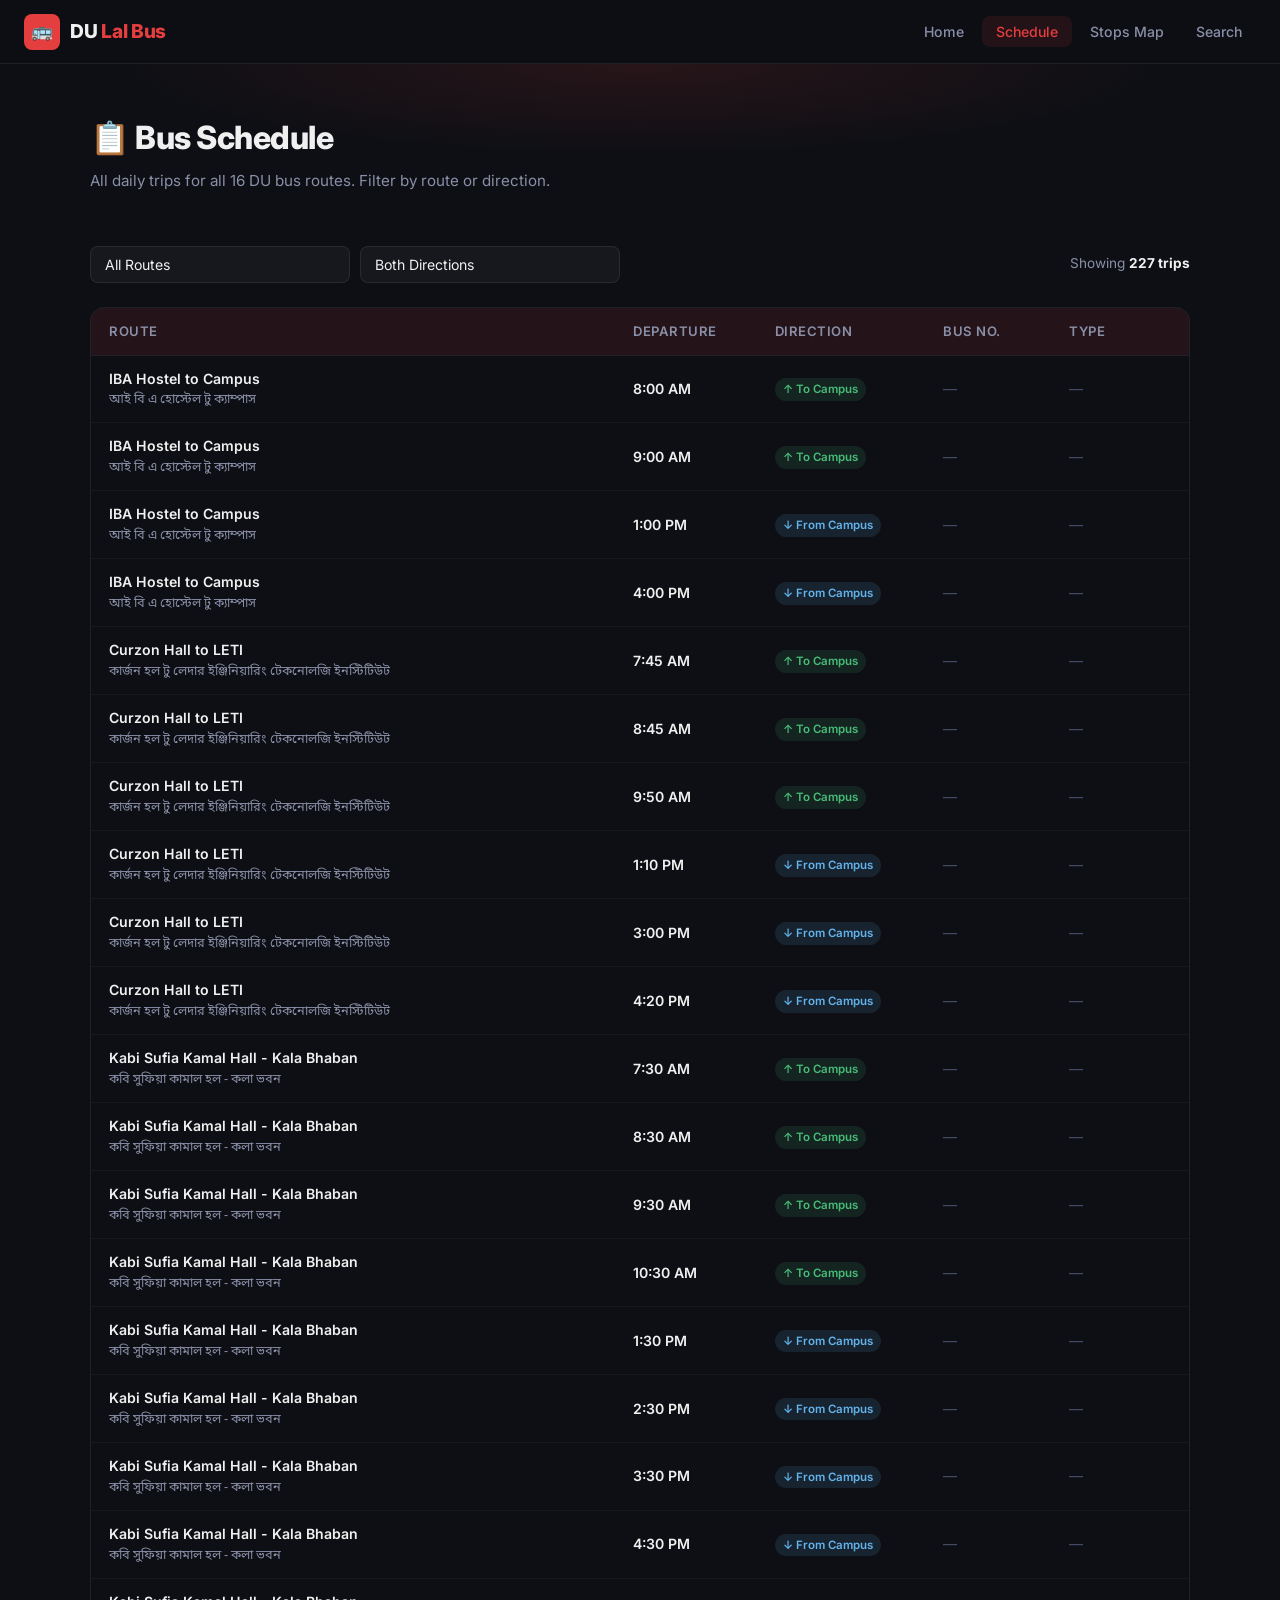
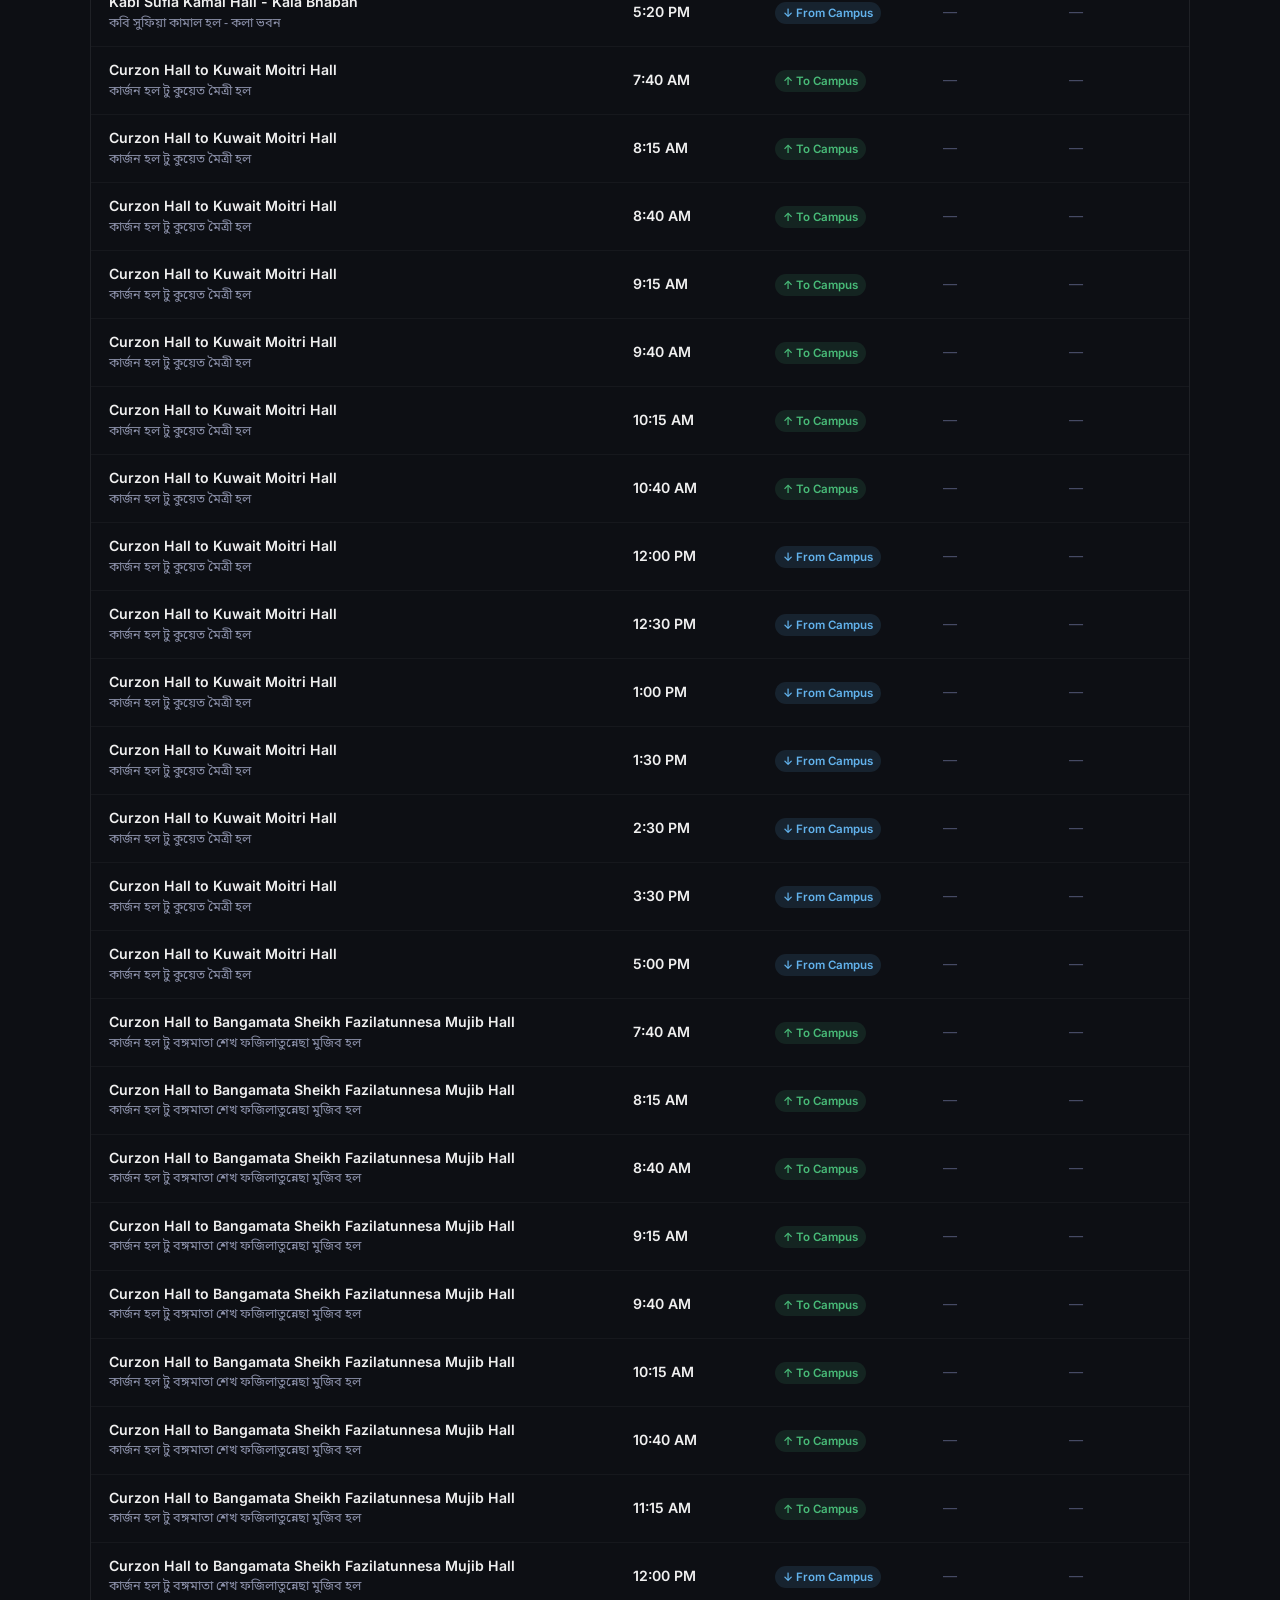
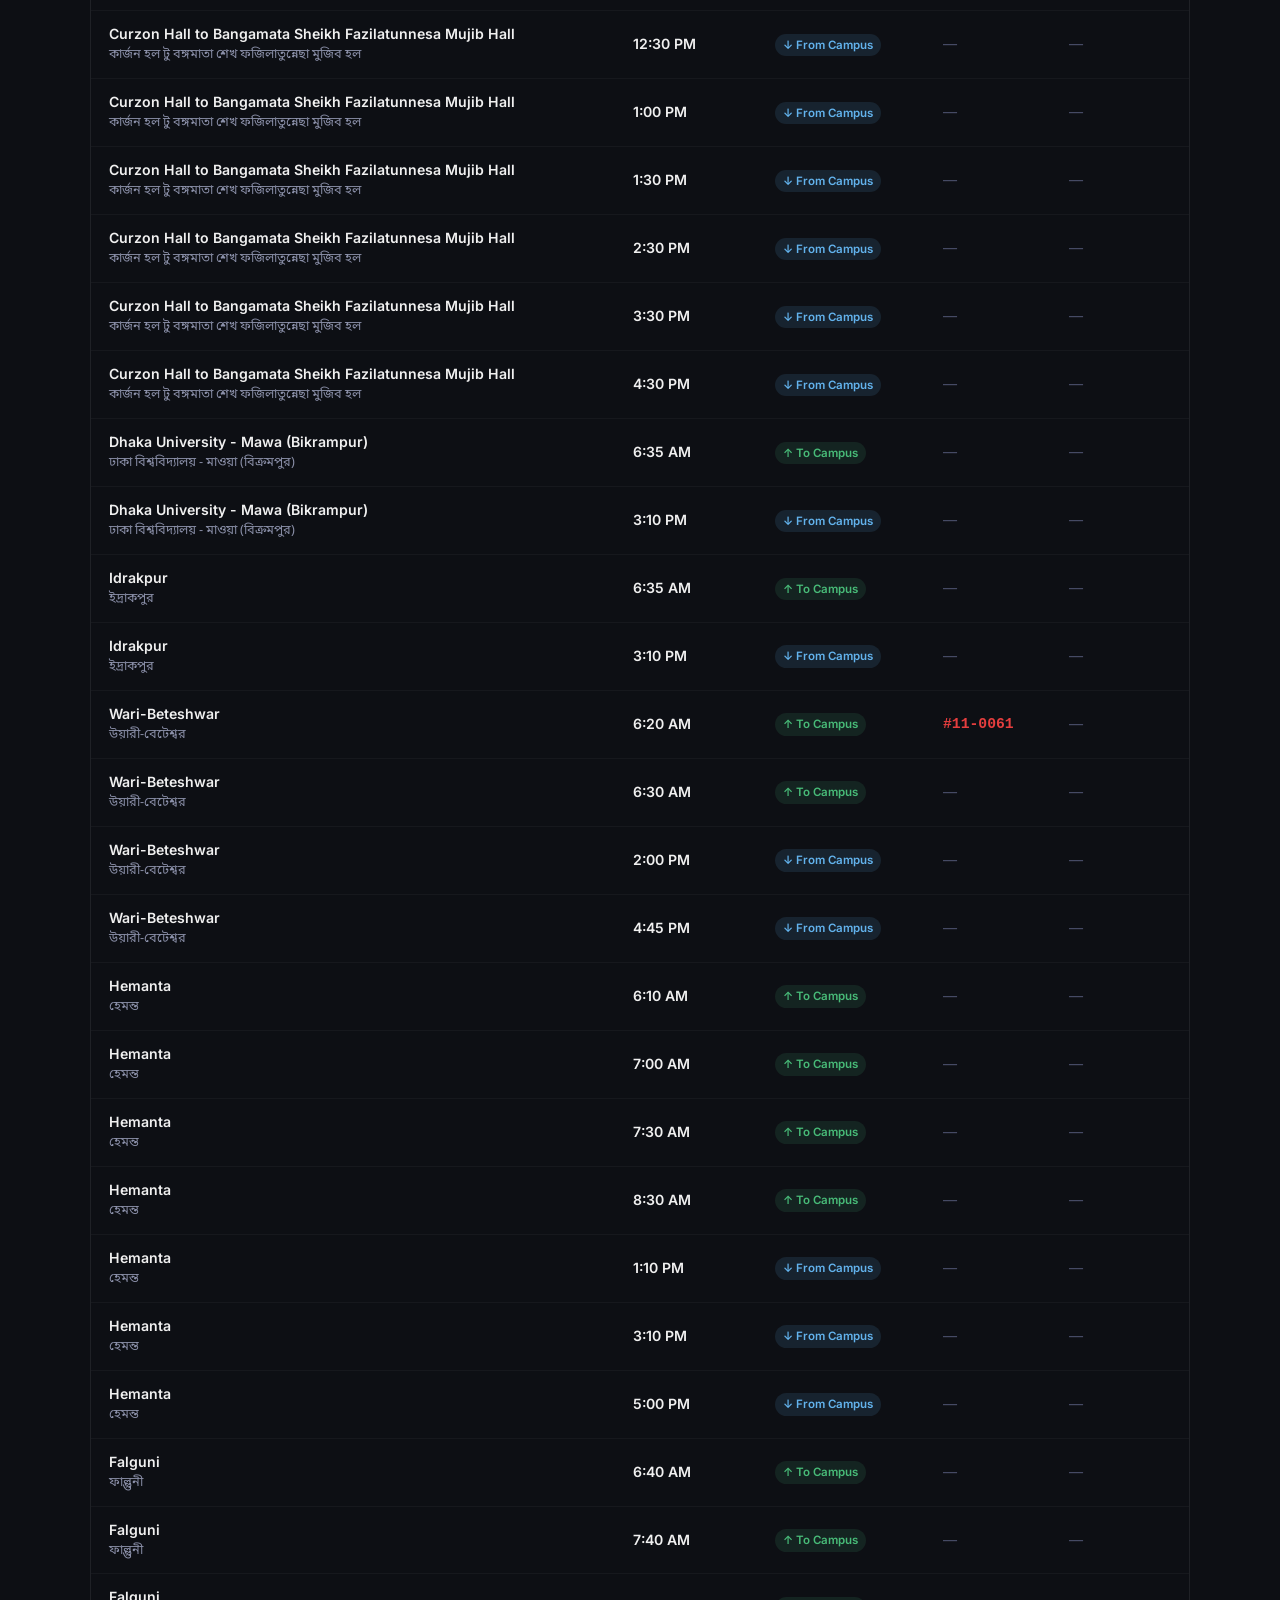
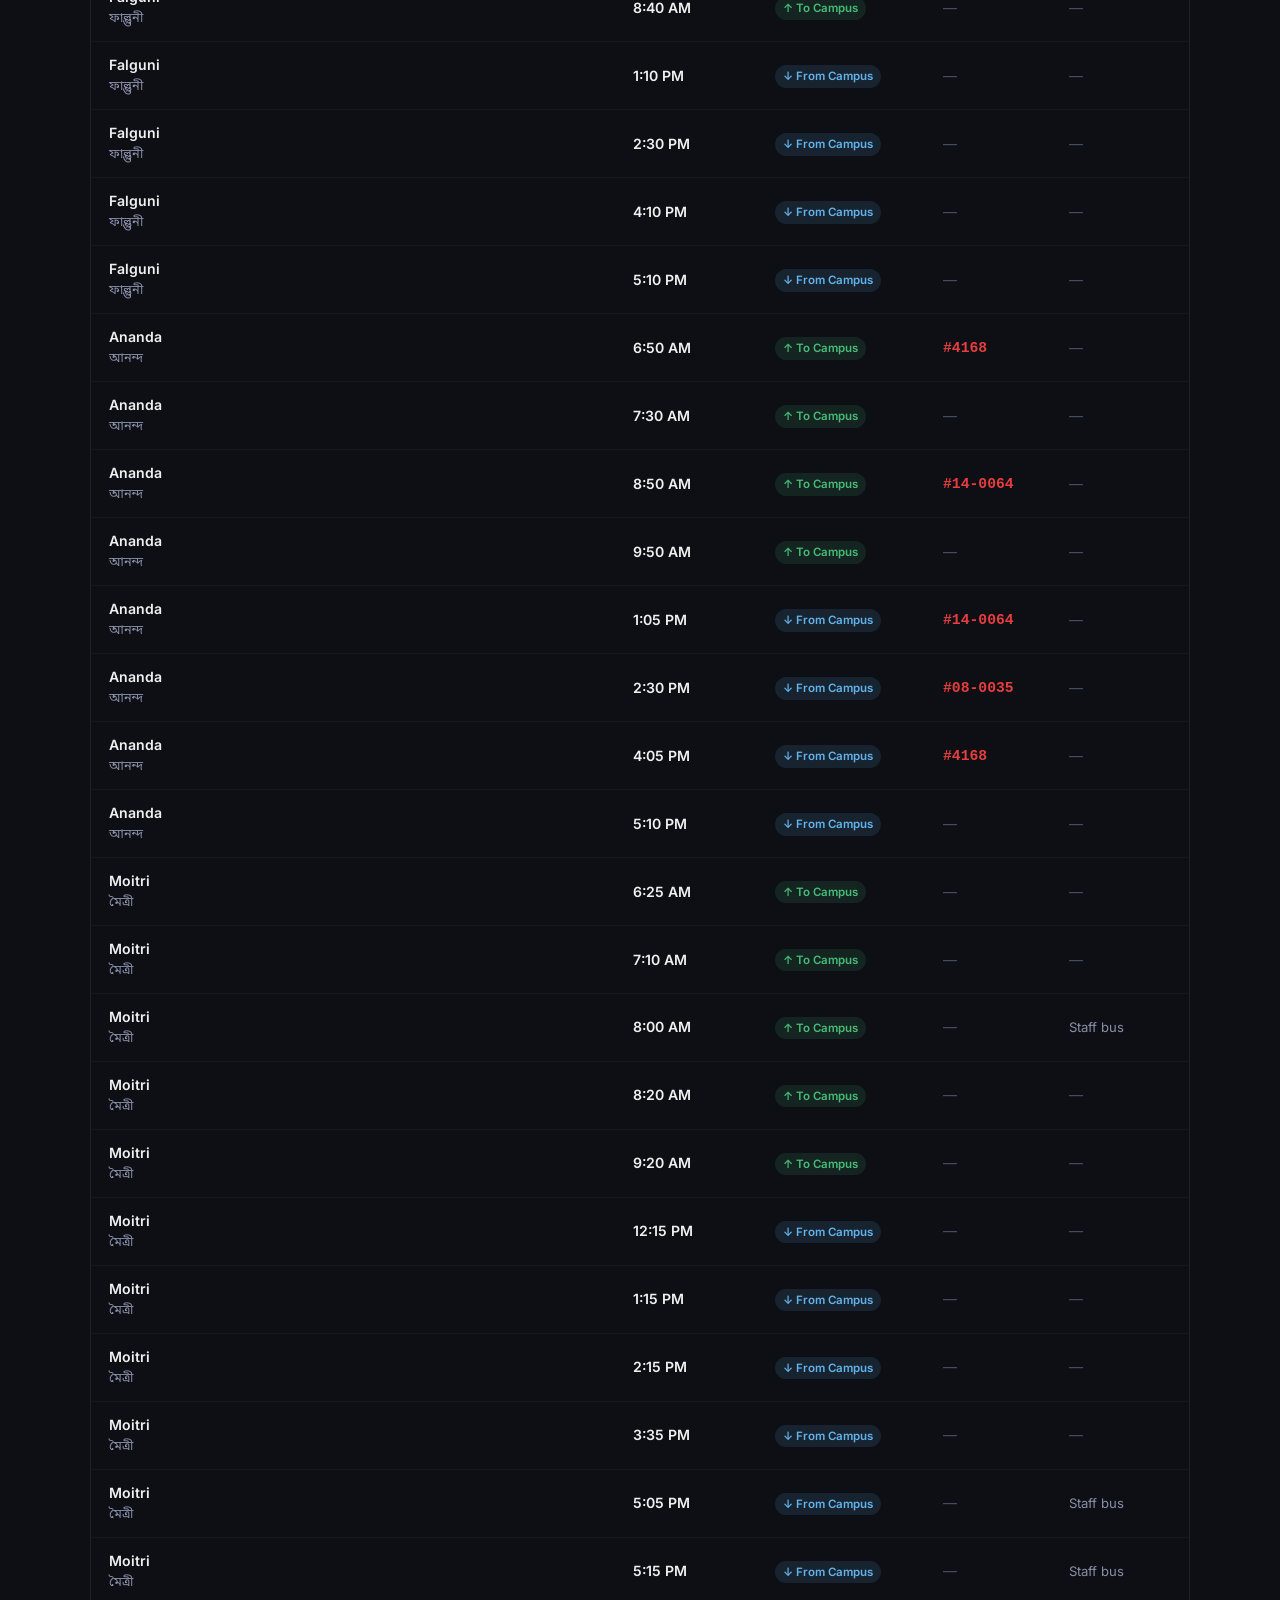
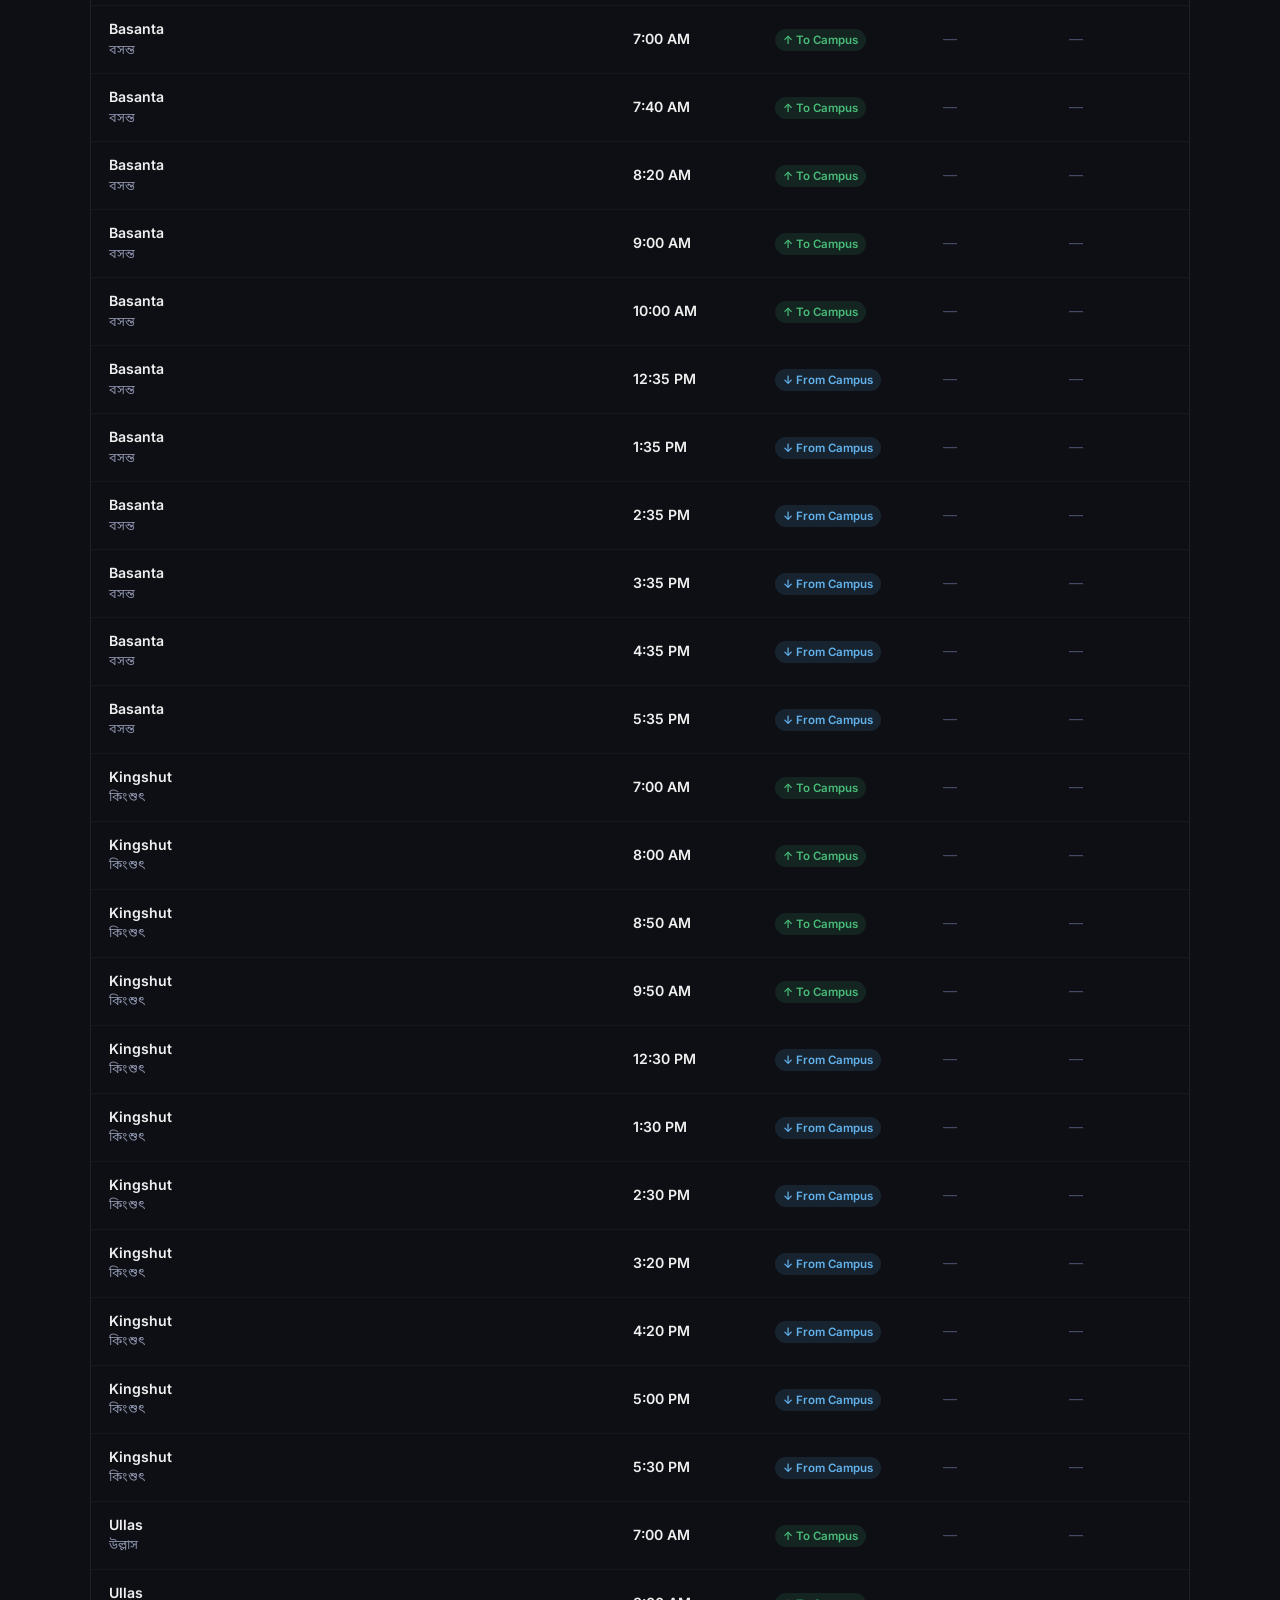
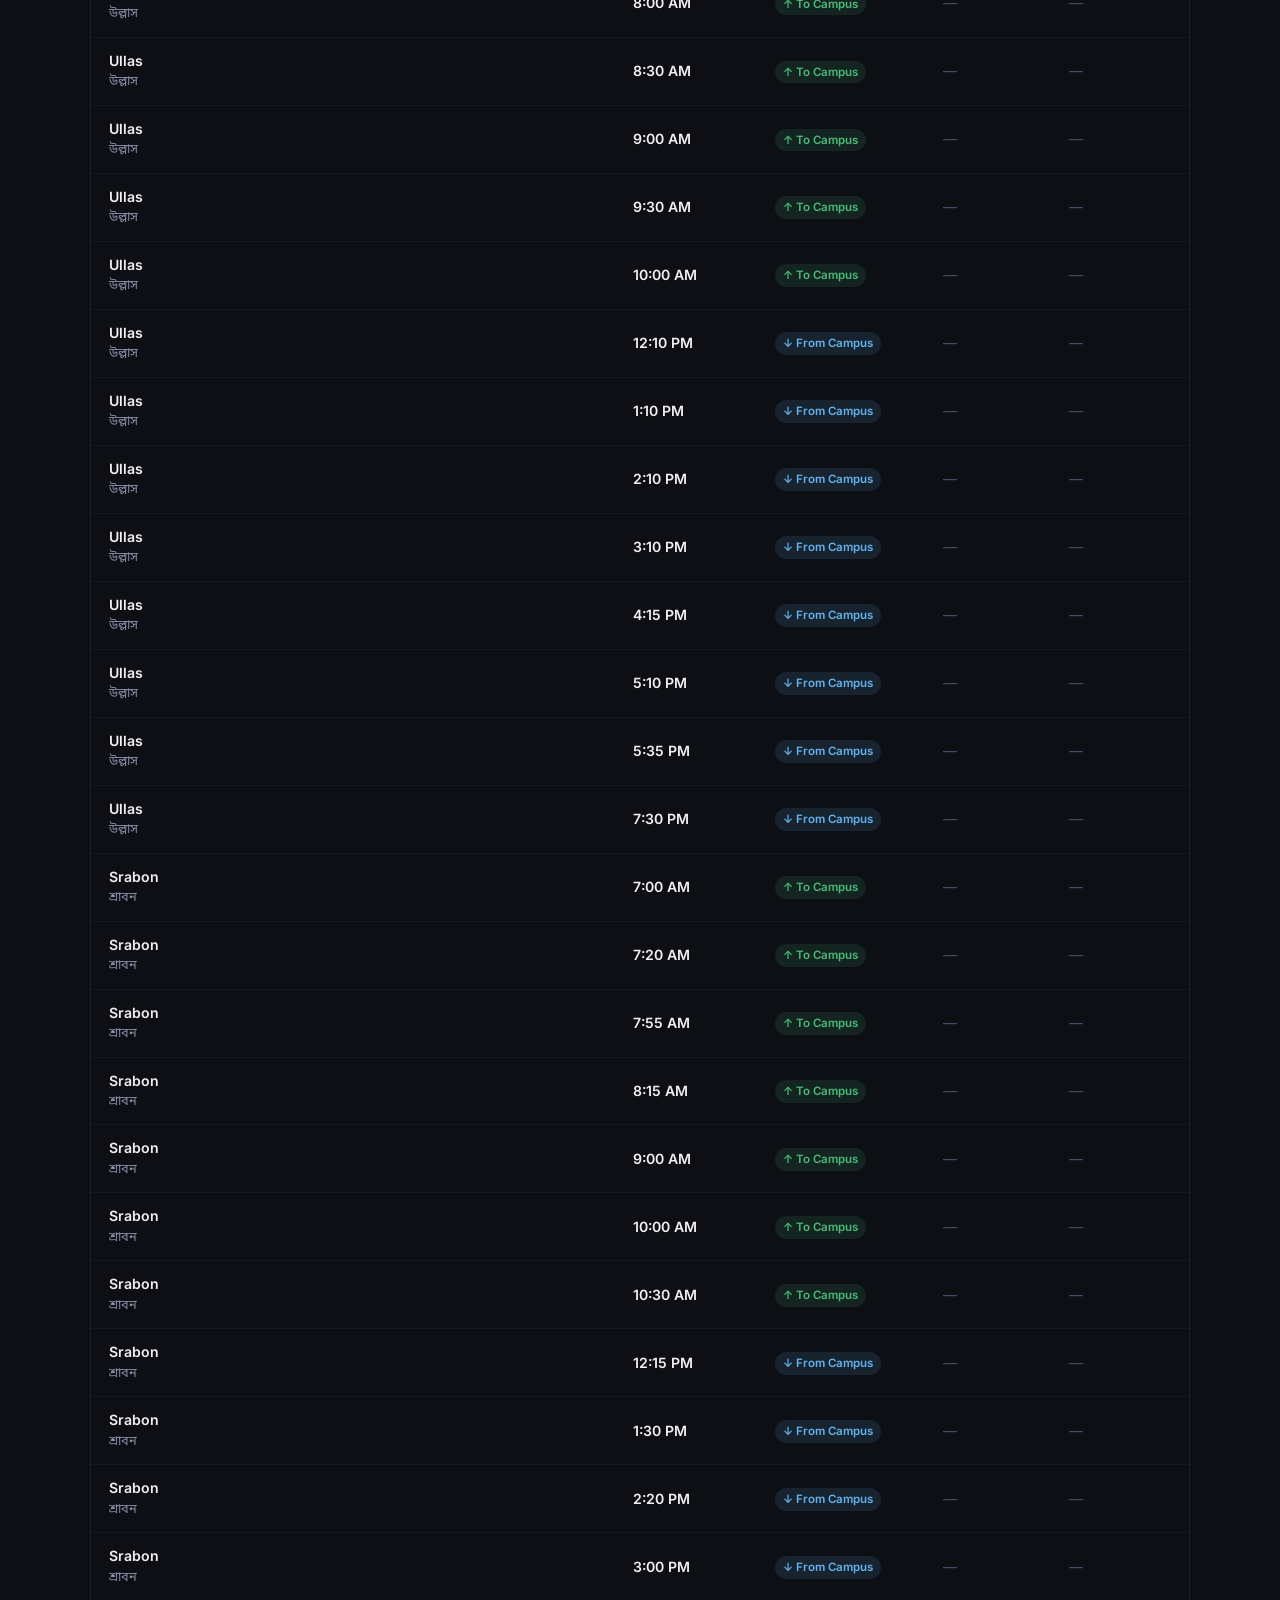
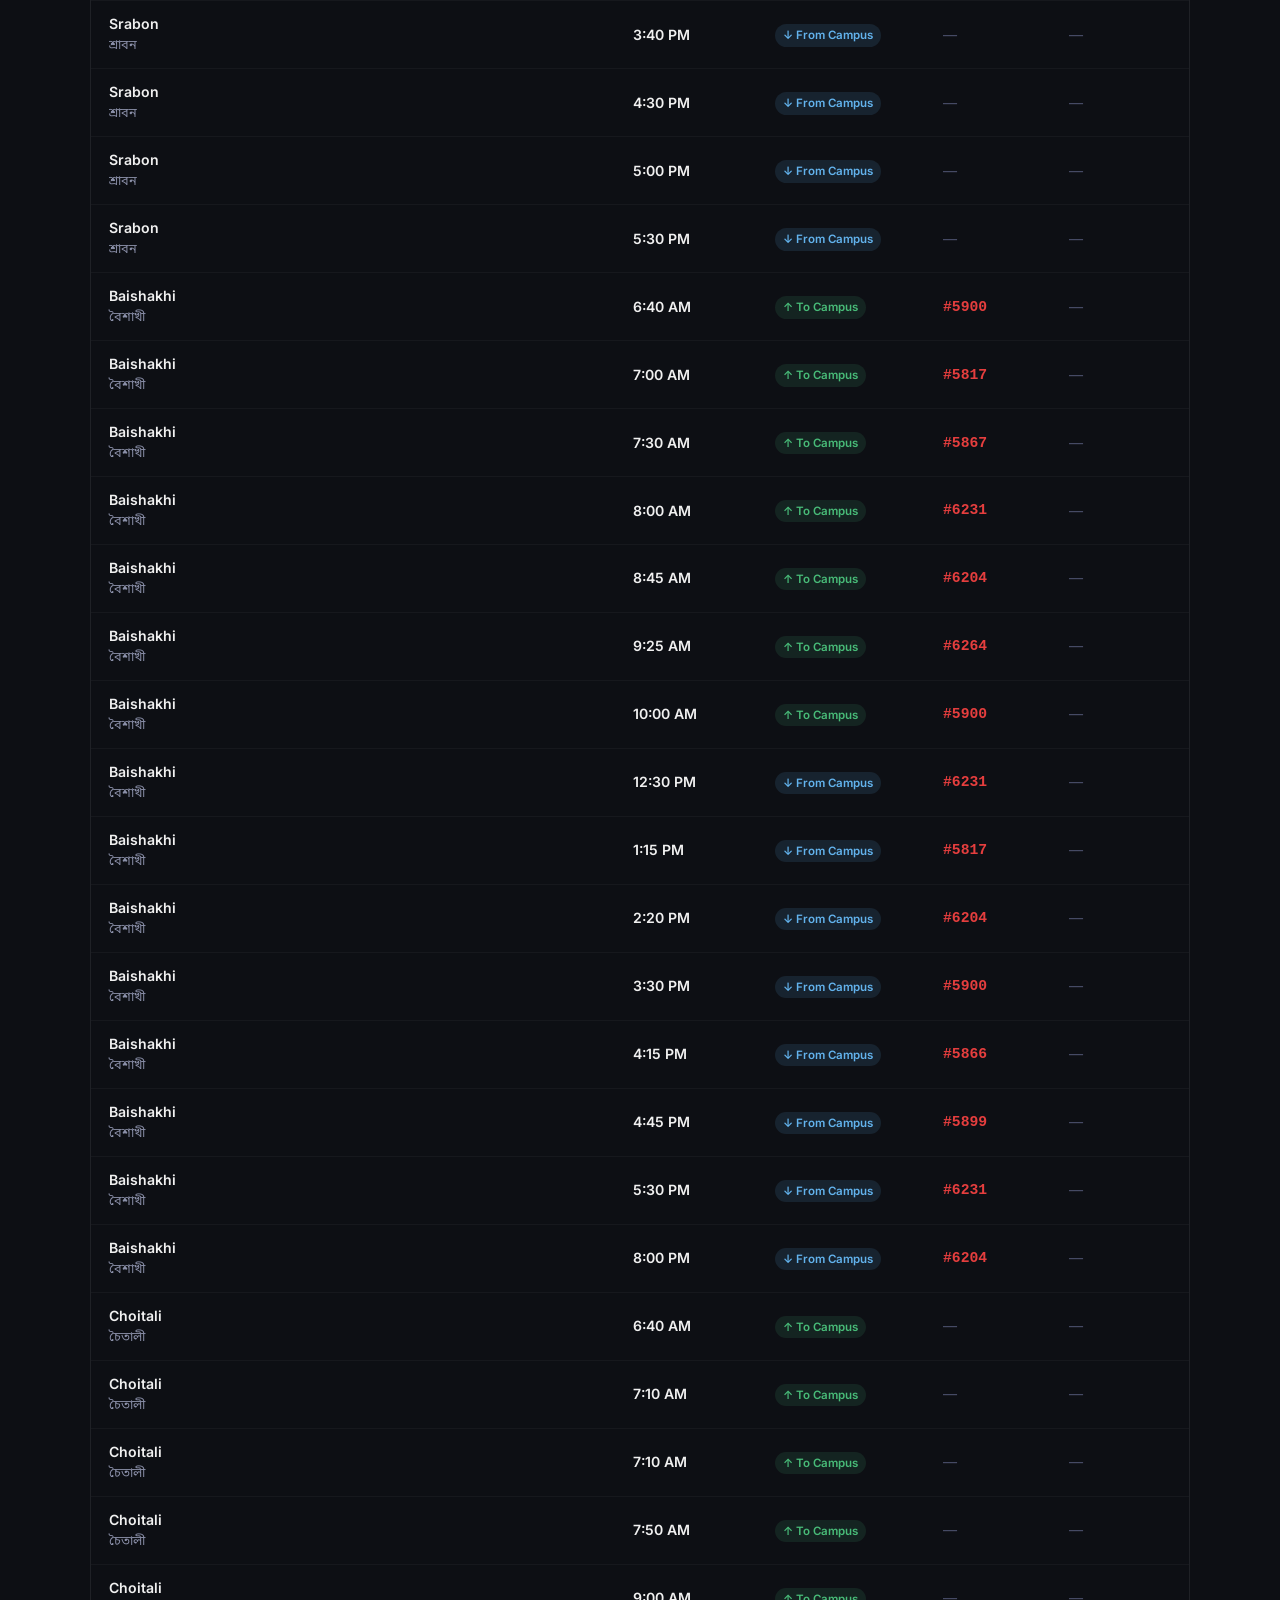
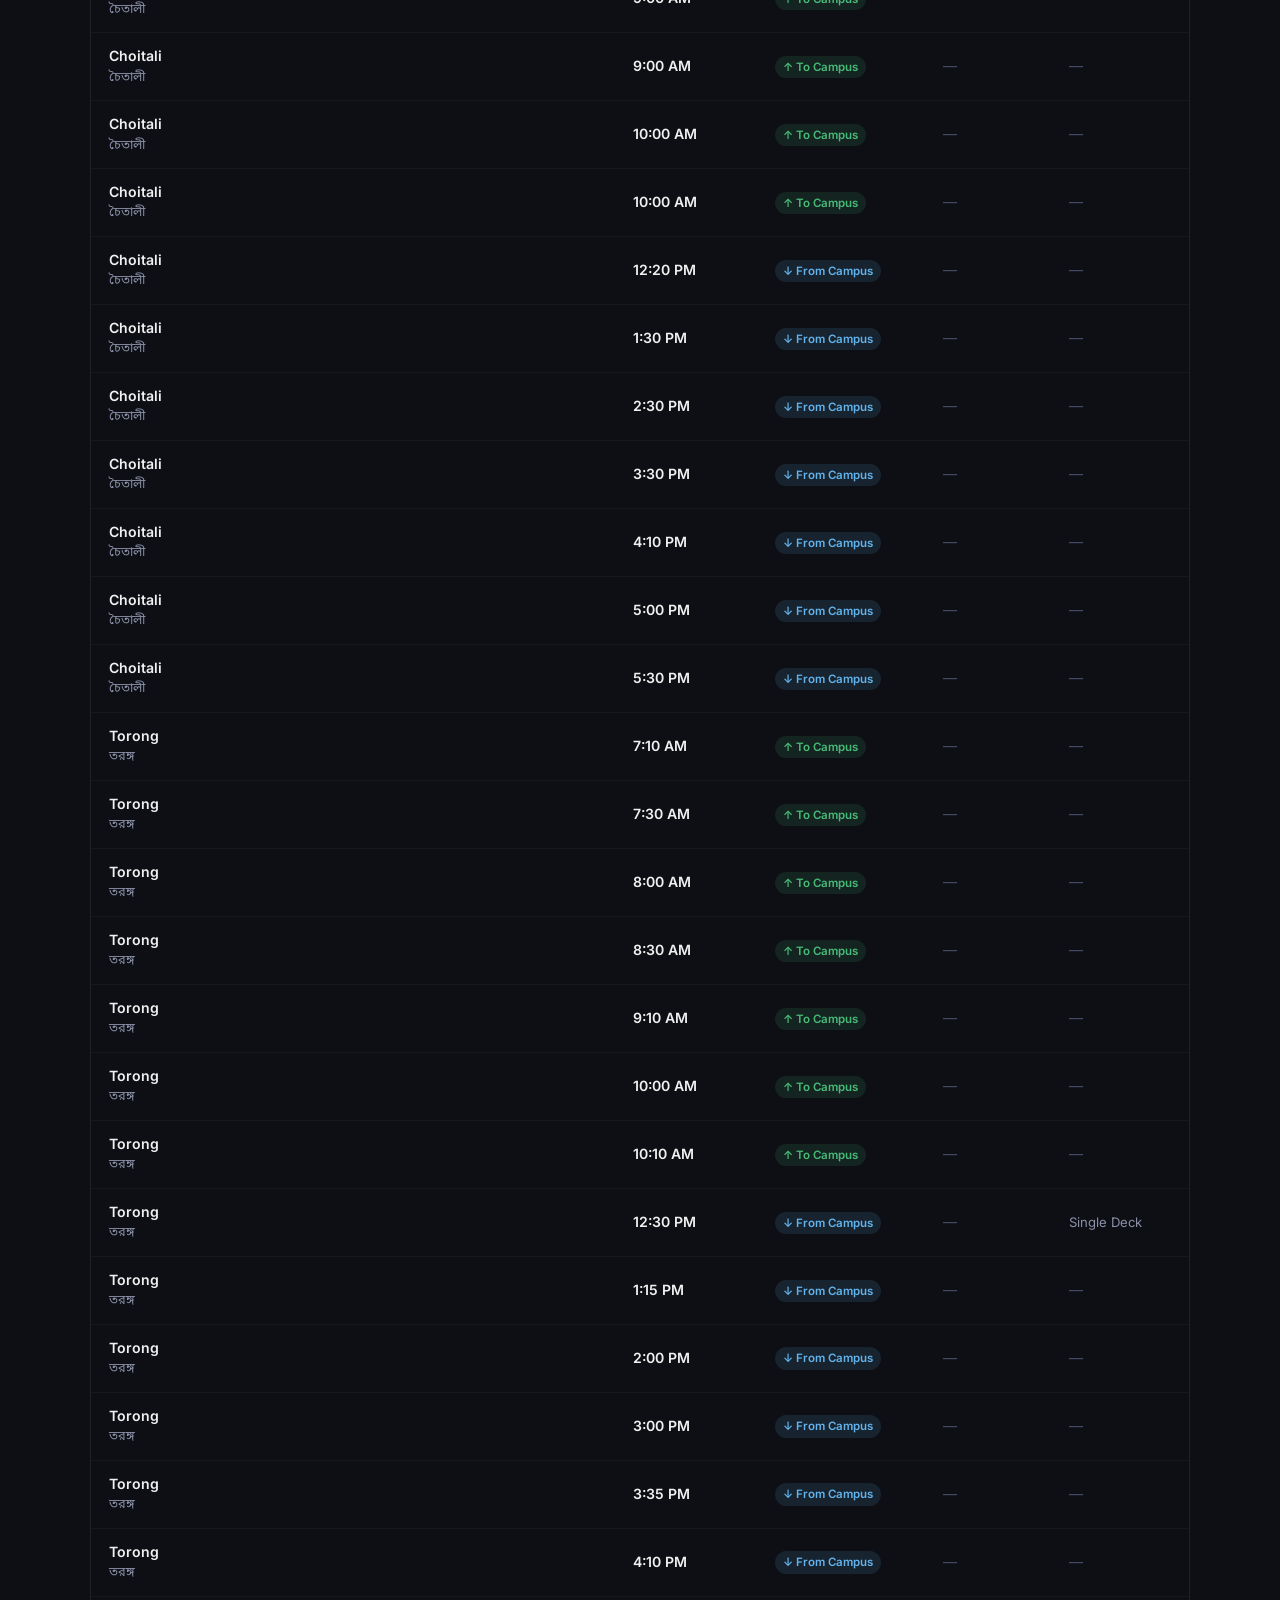
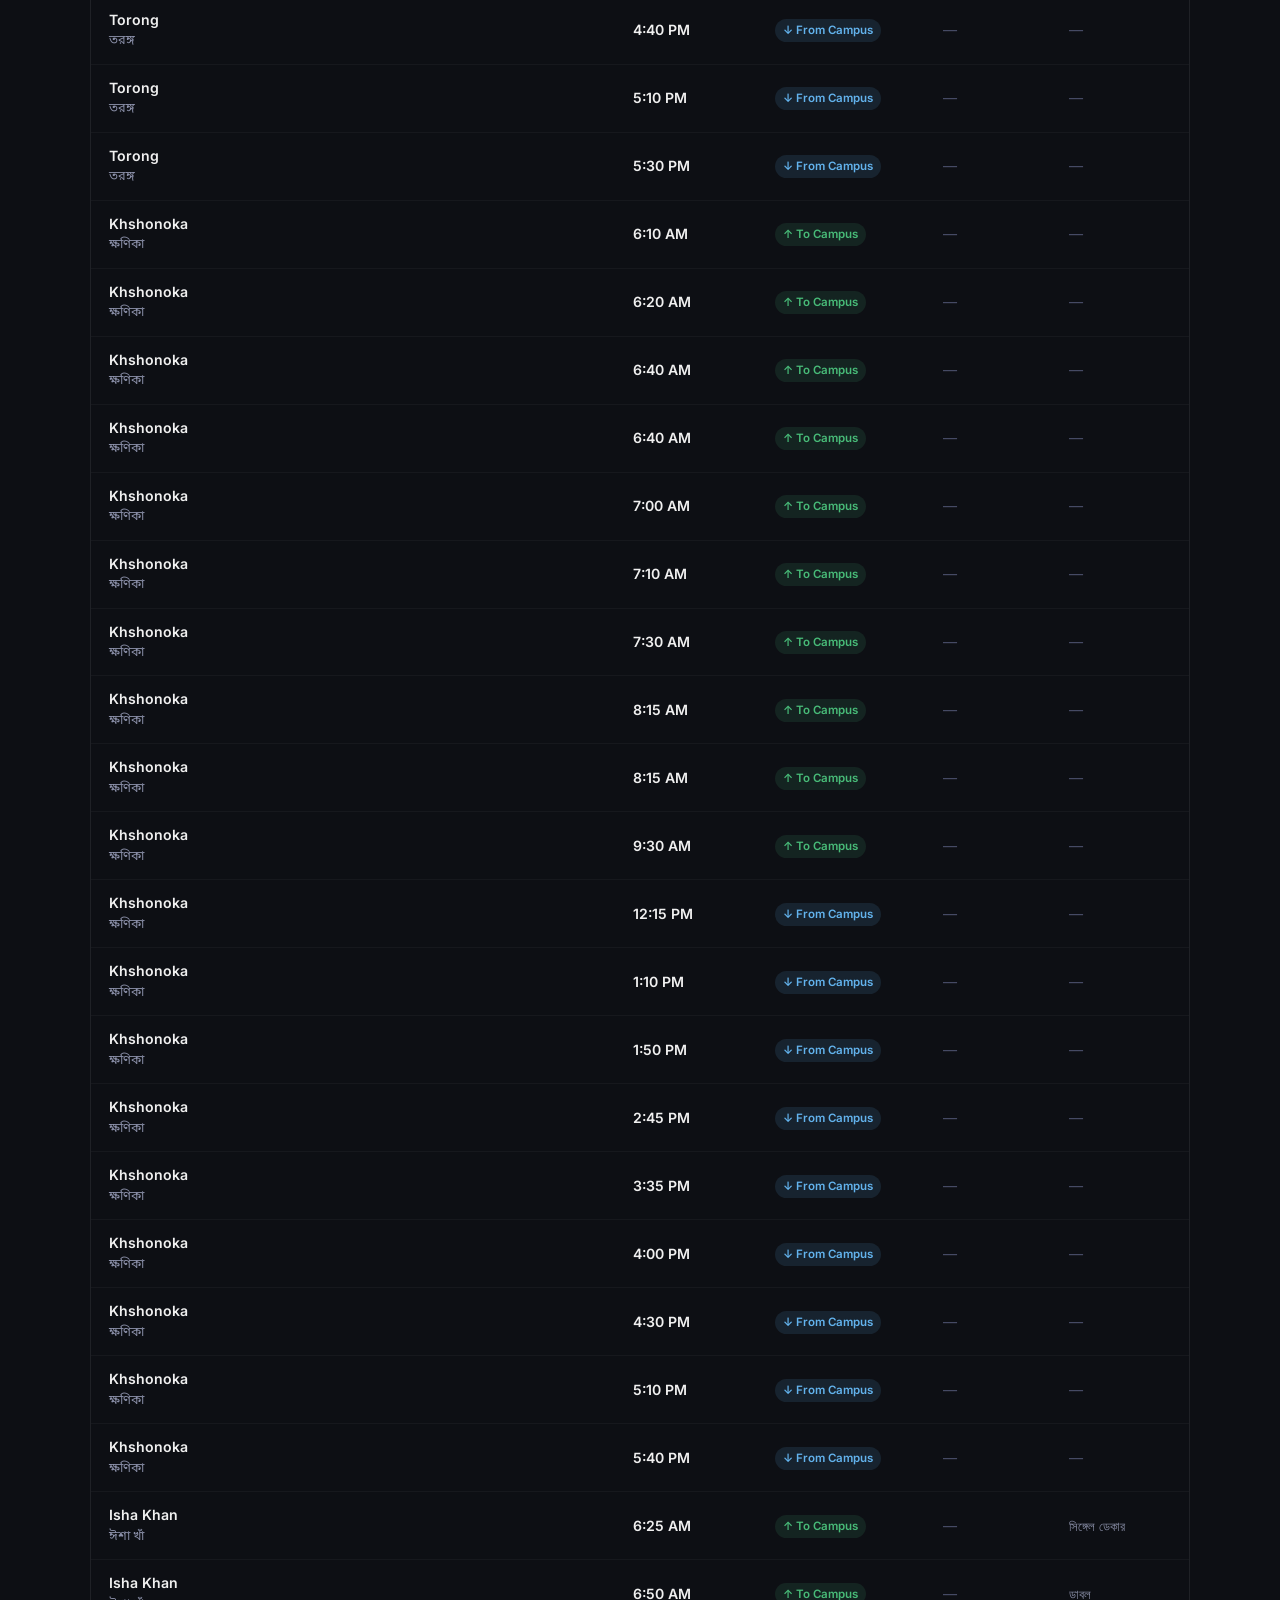
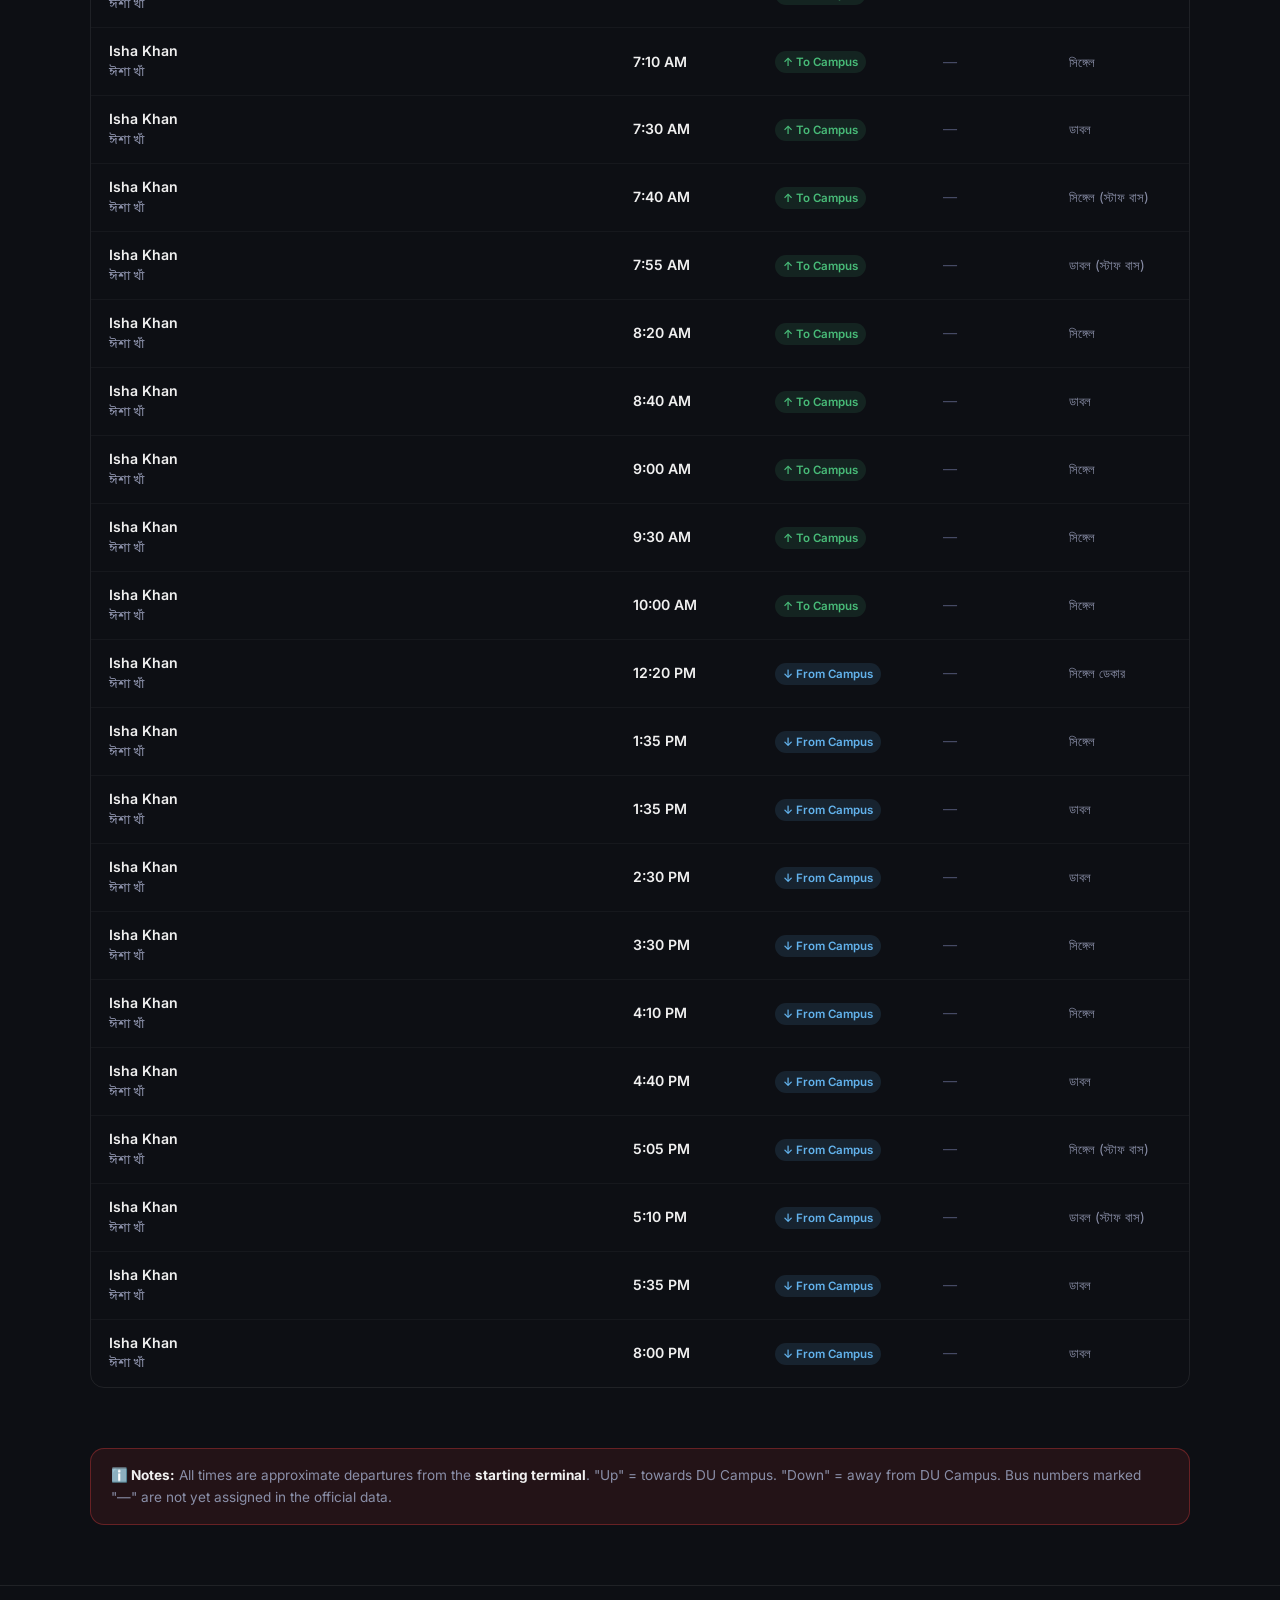
==== schedule.html @ e4be3a38 "Update bus schedule data and site layout" ====
<!DOCTYPE html>
<html lang="en">

<head>
  <meta charset="UTF-8" />
  <meta name="viewport" content="width=device-width, initial-scale=1.0" />
  <title>Schedule — DU Lal Bus</title>
  <meta name="description"
    content="Full bus schedule for all Dhaka University bus routes. Filter by route and direction to find your trip." />
  <link rel="stylesheet" href="css/style.css" />
  <link rel="icon"
    href="data:image/svg+xml,<svg xmlns='http://www.w3.org/2000/svg' viewBox='0 0 100 100'><text y='.9em' font-size='90'>🚌</text></svg>" />
</head>

<body>

  <nav class="navbar">
    <a href="index.html" class="nav-brand">
      <div class="bus-icon">🚌</div>
      <div>DU <span>Lal Bus</span></div>
    </a>
    <ul class="nav-links">
      <li><a href="index.html">Home</a></li>
      <li><a href="schedule.html">Schedule</a></li>
      <li><a href="stops.html">Stops Map</a></li>
      <li><a href="search.html">Search</a></li>
    </ul>
    <button class="nav-mobile-btn" id="navMobileBtn">☰</button>
  </nav>

  <div class="page-wrap">
    <div class="page-header">
      <div class="container">
        <h1>📋 Bus Schedule</h1>
        <p>All daily trips for all 16 DU bus routes. Filter by route or direction.</p>
      </div>
    </div>

    <div class="container">
      <div class="filter-bar">
        <select class="filter-select" id="routeSelect">
          <option value="all">All Routes</option>
        </select>
        <select class="filter-select" id="dirSelect">
          <option value="all">Both Directions</option>
          <option value="up">↑ To Campus (Up)</option>
          <option value="down">↓ From Campus (Down)</option>
        </select>
        <span style="font-size:0.85rem;color:var(--text-muted);margin-left:auto">
          Showing <strong id="tripCount" style="color:var(--text)">—</strong>
        </span>
      </div>

      <div class="table-wrap" style="margin-bottom:60px">
        <table>
          <thead>
            <tr>
              <th>Route</th>
              <th>Departure</th>
              <th>Direction</th>
              <th>Bus No.</th>
              <th>Type</th>
            </tr>
          </thead>
          <tbody id="scheduleBody">
            <tr>
              <td colspan="5" class="no-data">Loading…</td>
            </tr>
          </tbody>
        </table>
      </div>

      <div
        style="background:var(--red-subtle);border:1px solid var(--border-accent);border-radius:var(--radius);padding:16px 20px;margin-bottom:60px;font-size:0.85rem;color:var(--text-muted)">
        <strong style="color:var(--text)">ℹ️ Notes:</strong>
        All times are approximate departures from the <strong style="color:var(--text)">starting terminal</strong>.
        "Up" = towards DU Campus. "Down" = away from DU Campus.
        Bus numbers marked "—" are not yet assigned in the official data.
      </div>
    </div>
  </div>

  <footer class="footer">
    <p>DU Lal Bus Info · Built for Dhaka University students · Data from the <a
        href="https://github.com/MasadMoral/lal-bus" target="_blank">Lal Bus app</a></p>
  </footer>

  <script src="data/routes.js"></script>
  <script src="data/stops.js"></script>
  <script src="js/app.js"></script>
  <script src="js/schedule.js"></script>
  <script>
    // Pre-select route from URL param
    window.addEventListener('DOMContentLoaded', () => {
      const params = new URLSearchParams(location.search);
      const route = params.get('route');
      if (route) {
        const sel = document.getElementById('routeSelect');
        // Wait for options to populate
        setTimeout(() => {
          sel.value = route;
          sel.dispatchEvent(new Event('change'));
        }, 50);
      }
    });
  </script>
</body>

</html>
---- css/style.css ----
/* =========================================================
   DU Lal Bus — Global Stylesheet
   Design: Dark mode, Red accent, Glassmorphism
   ========================================================= */

@import url('https://fonts.googleapis.com/css2?family=Inter:wght@300;400;500;600;700;800&family=Noto+Sans+Bengali:wght@400;500;600&display=swap');

/* ---- CSS Variables ---- */
:root {
  --red: #e53e3e;
  --red-deep: #c53030;
  --red-glow: rgba(229, 62, 62, 0.25);
  --red-subtle: rgba(229, 62, 62, 0.1);

  --bg: #0d0f14;
  --bg-card: rgba(255,255,255,0.04);
  --bg-card-hover: rgba(255,255,255,0.07);
  --border: rgba(255,255,255,0.08);
  --border-accent: rgba(229,62,62,0.35);

  --text: #f0f0f0;
  --text-muted: #8a8fa8;
  --text-dim: #4a4f6a;

  --nav-h: 64px;
  --radius: 14px;
  --radius-sm: 8px;
  --shadow: 0 4px 24px rgba(0,0,0,0.4);
  --shadow-red: 0 4px 24px rgba(229,62,62,0.2);

  --transition: 0.2s ease;
}

/* ---- Reset ---- */
*, *::before, *::after { box-sizing: border-box; margin: 0; padding: 0; }
html { scroll-behavior: smooth; }
body {
  font-family: 'Inter', sans-serif;
  background: var(--bg);
  color: var(--text);
  min-height: 100vh;
  line-height: 1.6;
  -webkit-font-smoothing: antialiased;
}
a { color: inherit; text-decoration: none; }
img { max-width: 100%; display: block; }
button { cursor: pointer; border: none; background: none; font-family: inherit; }

/* ---- Scrollbar ---- */
::-webkit-scrollbar { width: 5px; }
::-webkit-scrollbar-track { background: var(--bg); }
::-webkit-scrollbar-thumb { background: var(--red); border-radius: 99px; }

/* ================================================
   NAVBAR
   ================================================ */
.navbar {
  position: fixed; top: 0; left: 0; right: 0; z-index: 100;
  height: var(--nav-h);
  display: flex; align-items: center; justify-content: space-between;
  padding: 0 24px;
  background: rgba(13,15,20,0.85);
  backdrop-filter: blur(20px);
  border-bottom: 1px solid var(--border);
}
.nav-brand {
  display: flex; align-items: center; gap: 10px;
  font-size: 1.2rem; font-weight: 800; letter-spacing: -0.3px;
}
.nav-brand .bus-icon {
  width: 36px; height: 36px;
  background: var(--red);
  border-radius: 8px;
  display: flex; align-items: center; justify-content: center;
  font-size: 1.1rem;
}
.nav-brand span { color: var(--red); }
.nav-links {
  display: flex; align-items: center; gap: 4px;
  list-style: none;
}
.nav-links a {
  padding: 7px 14px;
  border-radius: var(--radius-sm);
  font-size: 0.88rem; font-weight: 500;
  color: var(--text-muted);
  transition: color var(--transition), background var(--transition);
}
.nav-links a:hover { color: var(--text); background: var(--bg-card); }
.nav-links a.active { color: var(--red); background: var(--red-subtle); }
.nav-mobile-btn {
  display: none;
  font-size: 1.4rem; color: var(--text);
  padding: 4px 8px;
  border-radius: var(--radius-sm);
}
.nav-mobile-btn:hover { background: var(--bg-card); }

/* ================================================
   LAYOUT
   ================================================ */
.page-wrap {
  padding-top: var(--nav-h);
  min-height: 100vh;
}
.container {
  max-width: 1140px;
  margin: 0 auto;
  padding: 0 20px;
}
.section { padding: 60px 0; }
.section-sm { padding: 32px 0; }

/* ================================================
   HERO (index only)
   ================================================ */
.hero {
  position: relative;
  padding: 100px 20px 80px;
  text-align: center;
  overflow: hidden;
}
.hero::before {
  content: '';
  position: absolute; inset: 0;
  background: radial-gradient(ellipse 70% 60% at 50% 0%, rgba(229,62,62,0.18) 0%, transparent 70%);
  pointer-events: none;
}
.hero-badge {
  display: inline-flex; align-items: center; gap: 6px;
  background: var(--red-subtle);
  border: 1px solid var(--border-accent);
  border-radius: 99px;
  padding: 5px 14px;
  font-size: 0.82rem; font-weight: 600; color: var(--red);
  margin-bottom: 24px;
  animation: fadeDown 0.5s ease both;
}
.hero h1 {
  font-size: clamp(2.2rem, 5vw, 3.6rem);
  font-weight: 800; letter-spacing: -1.5px;
  line-height: 1.15;
  margin-bottom: 20px;
  animation: fadeDown 0.6s 0.1s ease both;
}
.hero h1 span { color: var(--red); }
.hero p {
  font-size: 1.1rem; color: var(--text-muted);
  max-width: 520px; margin: 0 auto 36px;
  animation: fadeDown 0.6s 0.2s ease both;
}
.hero-cta {
  display: flex; gap: 12px; justify-content: center; flex-wrap: wrap;
  animation: fadeDown 0.6s 0.3s ease both;
}
.hero-stats {
  display: flex; gap: 40px; justify-content: center;
  margin-top: 56px;
  flex-wrap: wrap;
  animation: fadeDown 0.6s 0.4s ease both;
}
.stat-item { text-align: center; }
.stat-num { font-size: 2rem; font-weight: 800; color: var(--red); }
.stat-label { font-size: 0.82rem; color: var(--text-muted); margin-top: 2px; }

/* ================================================
   BUTTONS
   ================================================ */
.btn {
  display: inline-flex; align-items: center; gap: 8px;
  padding: 11px 22px;
  border-radius: var(--radius-sm);
  font-size: 0.9rem; font-weight: 600;
  transition: all var(--transition);
}
.btn-primary {
  background: var(--red);
  color: #fff;
  box-shadow: var(--shadow-red);
}
.btn-primary:hover {
  background: var(--red-deep);
  transform: translateY(-1px);
  box-shadow: 0 6px 28px rgba(229,62,62,0.4);
}
.btn-ghost {
  background: var(--bg-card);
  border: 1px solid var(--border);
  color: var(--text);
}
.btn-ghost:hover {
  background: var(--bg-card-hover);
  border-color: rgba(255,255,255,0.18);
  transform: translateY(-1px);
}

/* ================================================
   CARDS
   ================================================ */
.card {
  background: var(--bg-card);
  border: 1px solid var(--border);
  border-radius: var(--radius);
  padding: 24px;
  transition: all var(--transition);
}
.card:hover {
  background: var(--bg-card-hover);
  border-color: rgba(255,255,255,0.14);
  transform: translateY(-2px);
  box-shadow: var(--shadow);
}
.card-accent { border-color: var(--border-accent); }
.card-title {
  font-size: 1.05rem; font-weight: 700;
  margin-bottom: 4px;
}
.card-sub {
  font-size: 0.85rem; color: var(--text-muted);
}

/* Route Cards Grid */
.routes-grid {
  display: grid;
  grid-template-columns: repeat(auto-fill, minmax(280px, 1fr));
  gap: 16px;
}
.route-card { cursor: pointer; position: relative; overflow: hidden; }
.route-card::after {
  content: '';
  position: absolute; left: 0; top: 0; bottom: 0;
  width: 3px;
  background: var(--red);
  border-radius: 99px 0 0 99px;
  opacity: 0;
  transition: opacity var(--transition);
}
.route-card:hover::after { opacity: 1; }
.route-card-header {
  display: flex; align-items: flex-start; justify-content: space-between;
  margin-bottom: 12px;
}
.route-names .en { font-size: 1.05rem; font-weight: 700; }
.route-names .bn { font-size: 0.9rem; color: var(--text-muted); font-family: 'Noto Sans Bengali', sans-serif; }
.route-badge {
  background: var(--red-subtle);
  border: 1px solid var(--border-accent);
  color: var(--red);
  font-size: 0.72rem; font-weight: 600;
  padding: 3px 8px;
  border-radius: 99px;
  white-space: nowrap;
}
.route-stops-preview {
  font-size: 0.82rem; color: var(--text-muted);
  display: -webkit-box;
  -webkit-line-clamp: 2;
  -webkit-box-orient: vertical;
  overflow: hidden;
  margin-bottom: 14px;
}
.route-card-footer {
  display: flex; align-items: center; justify-content: space-between;
}
.route-trip-count { font-size: 0.8rem; color: var(--text-muted); }
.route-trip-count strong { color: var(--text); }
.btn-sm {
  padding: 6px 12px;
  font-size: 0.78rem; font-weight: 600;
  border-radius: var(--radius-sm);
}

/* ================================================
   PAGE HEADER (inner pages)
   ================================================ */
.page-header {
  padding: 48px 20px 36px;
  position: relative;
  overflow: hidden;
}
.page-header::before {
  content: '';
  position: absolute; inset: 0;
  background: radial-gradient(ellipse 60% 80% at 50% 0%, rgba(229,62,62,0.12) 0%, transparent 70%);
  pointer-events: none;
}
.page-header h1 { font-size: 2rem; font-weight: 800; letter-spacing: -0.5px; }
.page-header p { color: var(--text-muted); font-size: 0.95rem; margin-top: 6px; }

/* ================================================
   FILTER BAR
   ================================================ */
.filter-bar {
  display: flex; gap: 10px; flex-wrap: wrap;
  padding: 16px 0 24px;
  align-items: center;
}
.filter-select, .filter-input {
  flex: 1; min-width: 160px; max-width: 260px;
  background: var(--bg-card);
  border: 1px solid var(--border);
  border-radius: var(--radius-sm);
  padding: 9px 14px;
  color: var(--text);
  font-size: 0.88rem; font-family: inherit;
  outline: none;
  transition: border-color var(--transition);
  appearance: none;
}
.filter-select:focus, .filter-input:focus { border-color: var(--border-accent); }
.filter-input { max-width: 340px; }
.filter-input::placeholder { color: var(--text-dim); }

/* ================================================
   SCHEDULE TABLE
   ================================================ */
.table-wrap { overflow-x: auto; border-radius: var(--radius); border: 1px solid var(--border); }
table {
  width: 100%; border-collapse: collapse;
  font-size: 0.88rem;
}
thead { background: rgba(229,62,62,0.1); }
th {
  padding: 13px 18px;
  text-align: left; font-weight: 600; font-size: 0.82rem;
  text-transform: uppercase; letter-spacing: 0.5px;
  color: var(--text-muted);
  border-bottom: 1px solid var(--border);
}
td { padding: 12px 18px; border-bottom: 1px solid rgba(255,255,255,0.04); }
tr:last-child td { border-bottom: none; }
tr:hover td { background: var(--bg-card); }

.badge-up { color: #48bb78; background: rgba(72,187,120,0.12); }
.badge-down { color: #63b3ed; background: rgba(99,179,237,0.12); }
.badge-dir {
  display: inline-block;
  padding: 2px 8px; border-radius: 99px;
  font-size: 0.72rem; font-weight: 600;
}
.bus-no {
  font-family: monospace; font-size: 0.92rem;
  color: var(--red); font-weight: 600;
}
.no-data {
  text-align: center; padding: 48px 20px;
  color: var(--text-muted); font-size: 0.95rem;
}

/* ================================================
   MAP PAGE
   ================================================ */
#map {
  height: calc(100vh - var(--nav-h) - 200px);
  min-height: 450px;
  border-radius: var(--radius);
  border: 1px solid var(--border);
  overflow: hidden;
}
.map-info-bar {
  display: flex; align-items: center; gap: 16px;
  padding: 12px 0;
  font-size: 0.85rem; color: var(--text-muted);
  flex-wrap: wrap;
}
.map-dot {
  width: 10px; height: 10px; border-radius: 50%;
  background: var(--red); display: inline-block;
  box-shadow: 0 0 0 3px var(--red-glow);
}

/* Leaflet Popup override */
.leaflet-popup-content-wrapper {
  background: #1a1c28 !important;
  border: 1px solid var(--border) !important;
  border-radius: 10px !important;
  color: var(--text) !important;
  box-shadow: var(--shadow) !important;
}
.leaflet-popup-tip { background: #1a1c28 !important; }
.popup-name { font-weight: 700; font-size: 0.95rem; margin-bottom: 6px; }
.popup-routes { font-size: 0.78rem; color: var(--text-muted); }
.popup-route-tag {
  display: inline-block;
  background: var(--red-subtle);
  border: 1px solid var(--border-accent);
  color: var(--red);
  border-radius: 99px;
  padding: 2px 8px;
  font-size: 0.72rem; font-weight: 600;
  margin: 2px 2px 0 0;
}

/* ================================================
   SEARCH PAGE
   ================================================ */
.search-hero {
  padding: 56px 20px 40px;
  text-align: center;
}
.search-hero h1 { font-size: 2rem; font-weight: 800; letter-spacing: -0.5px; margin-bottom: 6px; }
.search-hero p { color: var(--text-muted); margin-bottom: 28px; }
.search-box-wrap {
  max-width: 520px; margin: 0 auto; position: relative;
}
.search-icon {
  position: absolute; left: 16px; top: 50%; transform: translateY(-50%);
  font-size: 1.1rem; color: var(--text-dim); pointer-events: none;
}
.search-input {
  width: 100%;
  background: var(--bg-card);
  border: 1.5px solid var(--border);
  border-radius: 12px;
  padding: 14px 16px 14px 44px;
  color: var(--text); font-size: 1rem; font-family: inherit;
  outline: none;
  transition: border-color var(--transition), box-shadow var(--transition);
}
.search-input:focus {
  border-color: var(--border-accent);
  box-shadow: 0 0 0 3px var(--red-glow);
}
.search-input::placeholder { color: var(--text-dim); }
.search-results { padding: 0 20px 60px; }
.search-results-inner { max-width: 780px; margin: 0 auto; }
.results-label {
  font-size: 0.82rem; color: var(--text-muted);
  margin-bottom: 14px; font-weight: 500;
}
.result-card {
  background: var(--bg-card);
  border: 1px solid var(--border);
  border-radius: var(--radius);
  padding: 18px 22px;
  margin-bottom: 12px;
  transition: all var(--transition);
}
.result-card:hover {
  border-color: var(--border-accent);
  background: var(--bg-card-hover);
  transform: translateX(3px);
}
.result-card-header {
  display: flex; align-items: center; justify-content: space-between;
  margin-bottom: 10px;
}
.result-route-name { font-weight: 700; font-size: 1rem; }
.result-route-bn {
  font-size: 0.85rem; color: var(--text-muted);
  font-family: 'Noto Sans Bengali', sans-serif;
}
.result-matching-stop {
  font-size: 0.82rem;
  background: var(--red-subtle);
  border: 1px solid var(--border-accent);
  color: var(--red);
  display: inline-block;
  padding: 3px 10px; border-radius: 99px;
  margin-bottom: 10px;
}
.result-next-trips { font-size: 0.82rem; color: var(--text-muted); }
.result-next-trips strong { color: var(--text); font-size: 0.88rem; }
.result-trips-row { display: flex; gap: 8px; flex-wrap: wrap; margin-top: 6px; }
.trip-chip {
  background: rgba(255,255,255,0.05);
  border: 1px solid var(--border);
  border-radius: var(--radius-sm);
  padding: 3px 10px;
  font-size: 0.78rem; font-weight: 500;
}
.trip-chip.up { border-color: rgba(72,187,120,0.25); color: #68d391; }
.trip-chip.down { border-color: rgba(99,179,237,0.25); color: #90cdf4; }
.search-empty {
  text-align: center; padding: 60px 20px;
  color: var(--text-muted);
}
.search-empty .big { font-size: 2.5rem; margin-bottom: 12px; }
.search-empty h3 { font-size: 1rem; font-weight: 600; margin-bottom: 6px; }
.search-empty p { font-size: 0.88rem; }

/* ================================================
   FOOTER
   ================================================ */
.footer {
  border-top: 1px solid var(--border);
  padding: 32px 20px;
  text-align: center;
  color: var(--text-muted);
  font-size: 0.82rem;
}
.footer a { color: var(--red); }
.footer a:hover { text-decoration: underline; }

/* ================================================
   SECTION TITLE
   ================================================ */
.section-title {
  font-size: 1.5rem; font-weight: 800; letter-spacing: -0.3px;
  margin-bottom: 6px;
}
.section-sub { color: var(--text-muted); font-size: 0.9rem; margin-bottom: 28px; }

/* ================================================
   ANIMATIONS
   ================================================ */
@keyframes fadeDown {
  from { opacity: 0; transform: translateY(-14px); }
  to { opacity: 1; transform: translateY(0); }
}
@keyframes fadeUp {
  from { opacity: 0; transform: translateY(14px); }
  to { opacity: 1; transform: translateY(0); }
}
.fade-up { animation: fadeUp 0.5s ease both; }

/* ================================================
   RESPONSIVE
   ================================================ */
@media (max-width: 768px) {
  .nav-links { display: none; }
  .nav-mobile-btn { display: flex; }
  .nav-links.open {
    display: flex; flex-direction: column;
    position: fixed; top: var(--nav-h); left: 0; right: 0;
    background: rgba(13,15,20,0.97);
    backdrop-filter: blur(20px);
    padding: 16px;
    border-bottom: 1px solid var(--border);
    gap: 2px;
  }
  .nav-links.open a { padding: 10px 14px; display: block; }
  .hero h1 { font-size: 2rem; }
  .hero-stats { gap: 24px; }
  .routes-grid { grid-template-columns: 1fr; }
  .filter-bar { flex-direction: column; align-items: stretch; }
  .filter-select, .filter-input { max-width: 100%; }
  #map { height: 55vh; }
  .page-header h1 { font-size: 1.5rem; }
}
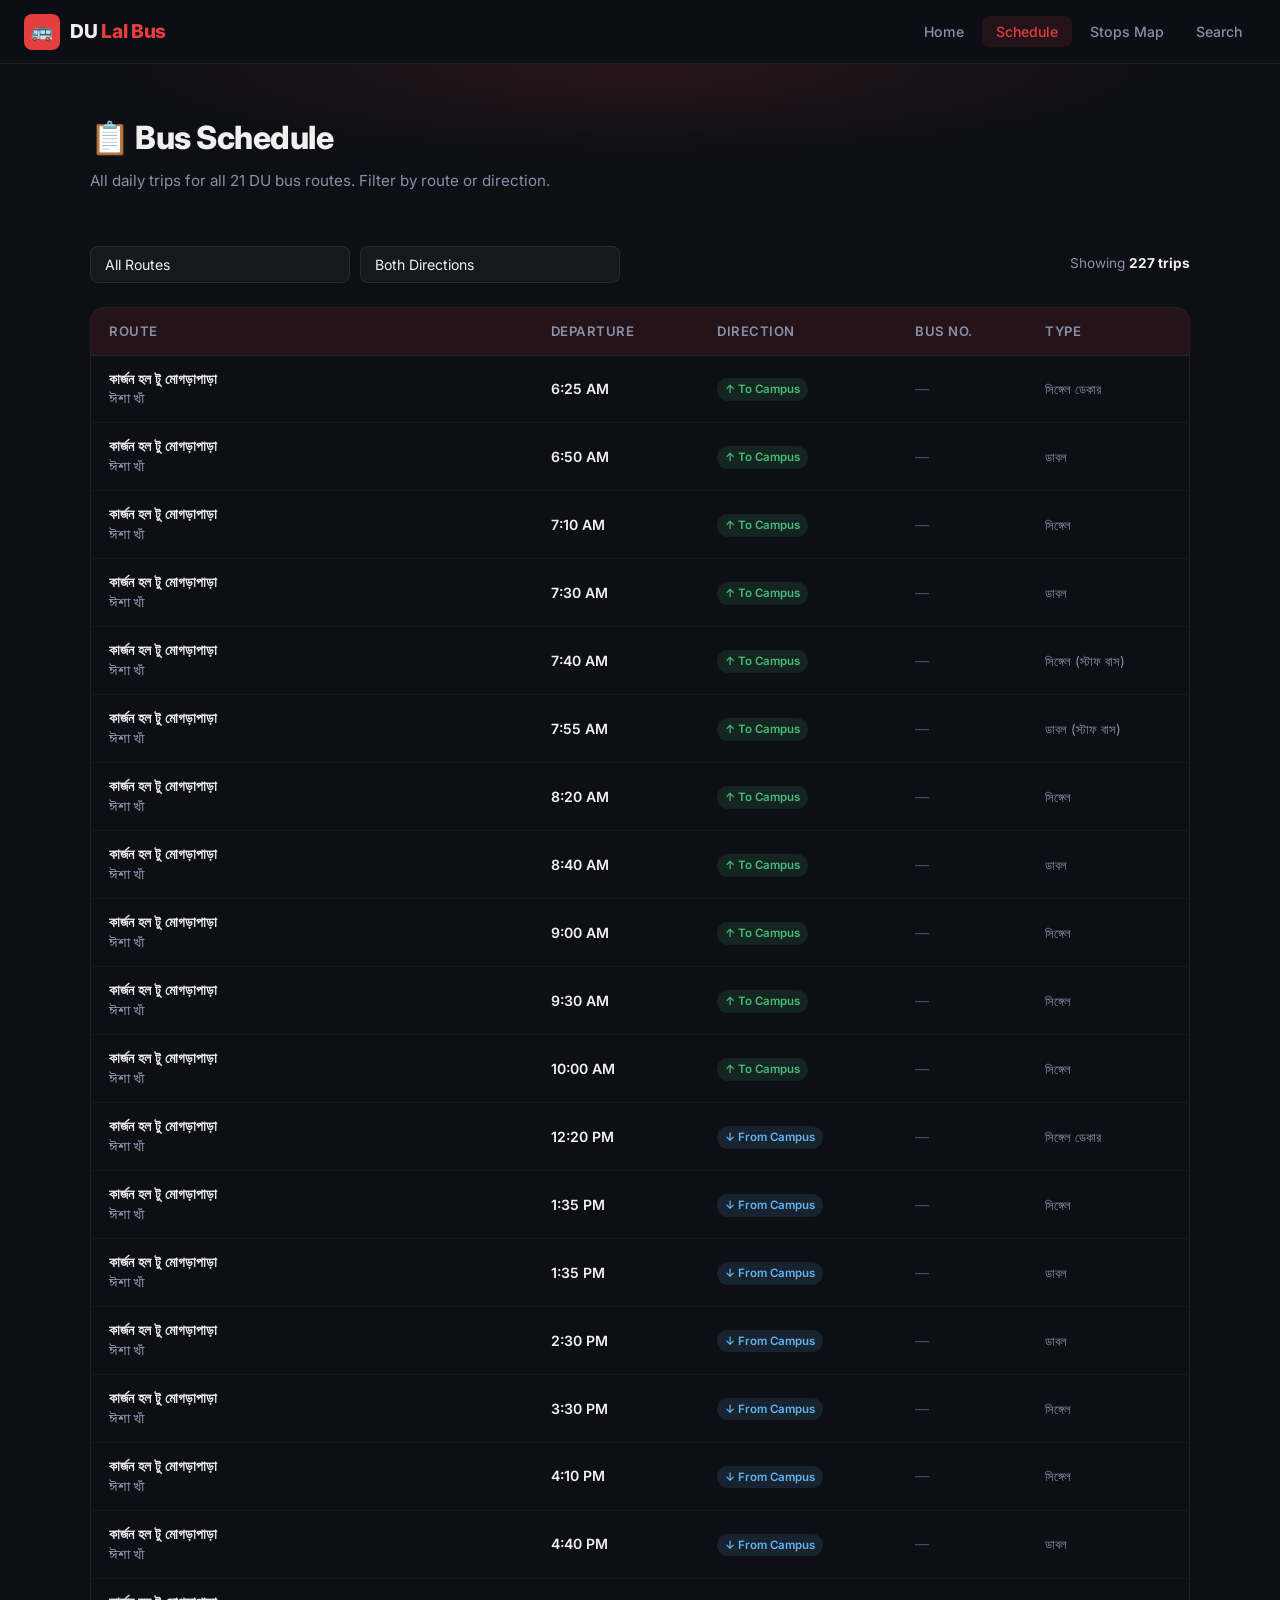
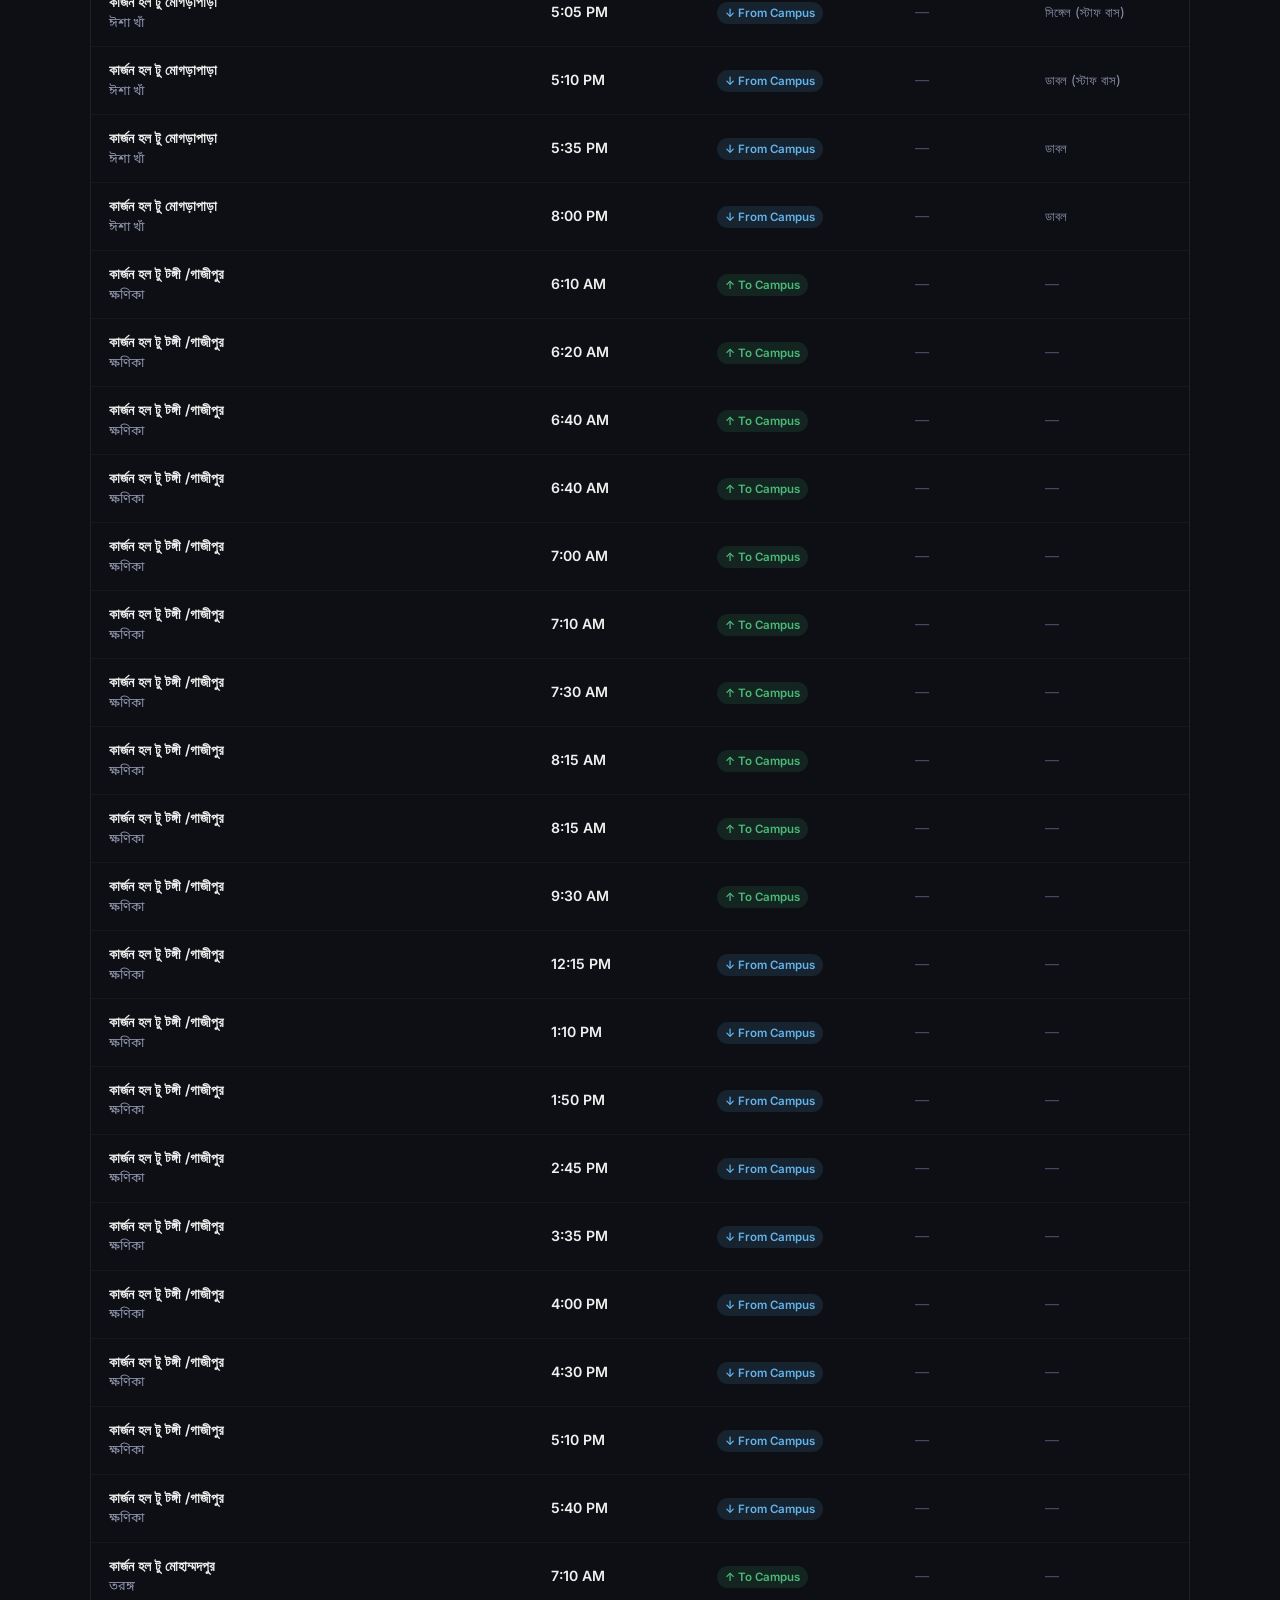
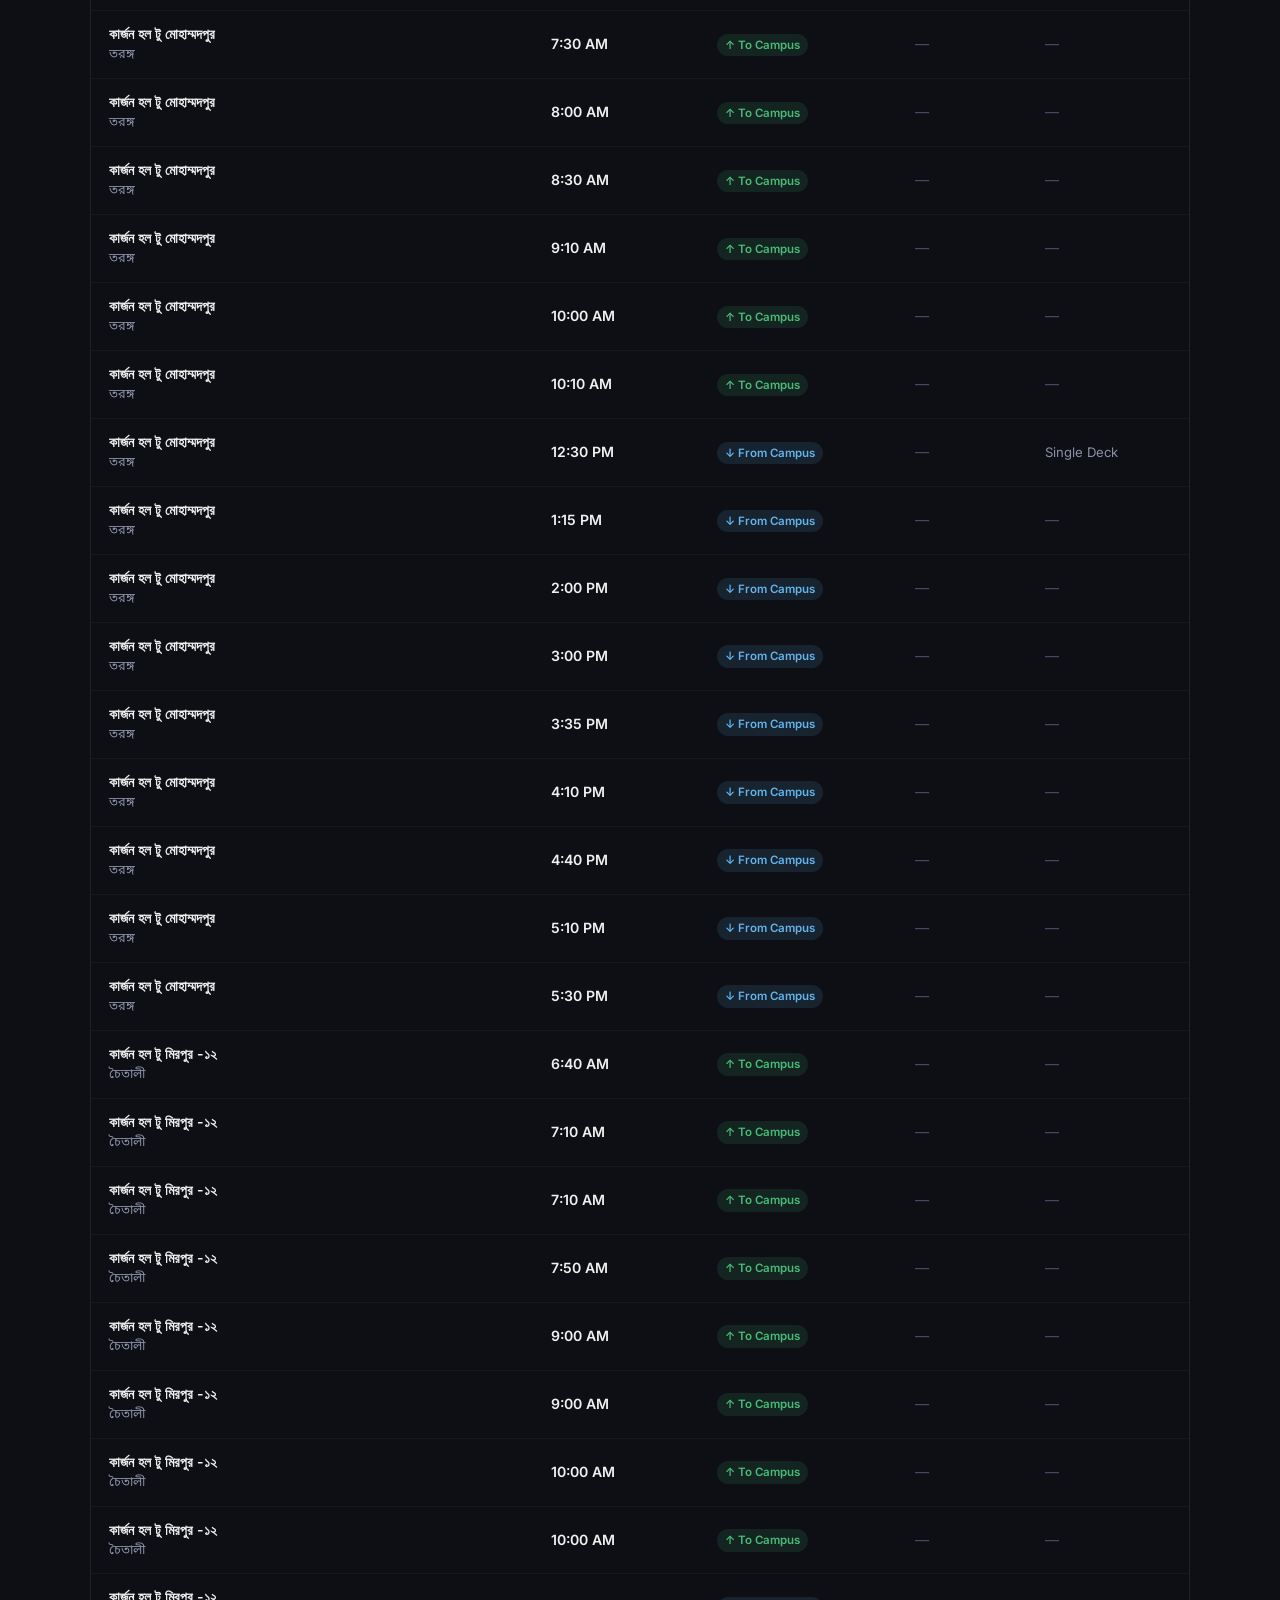
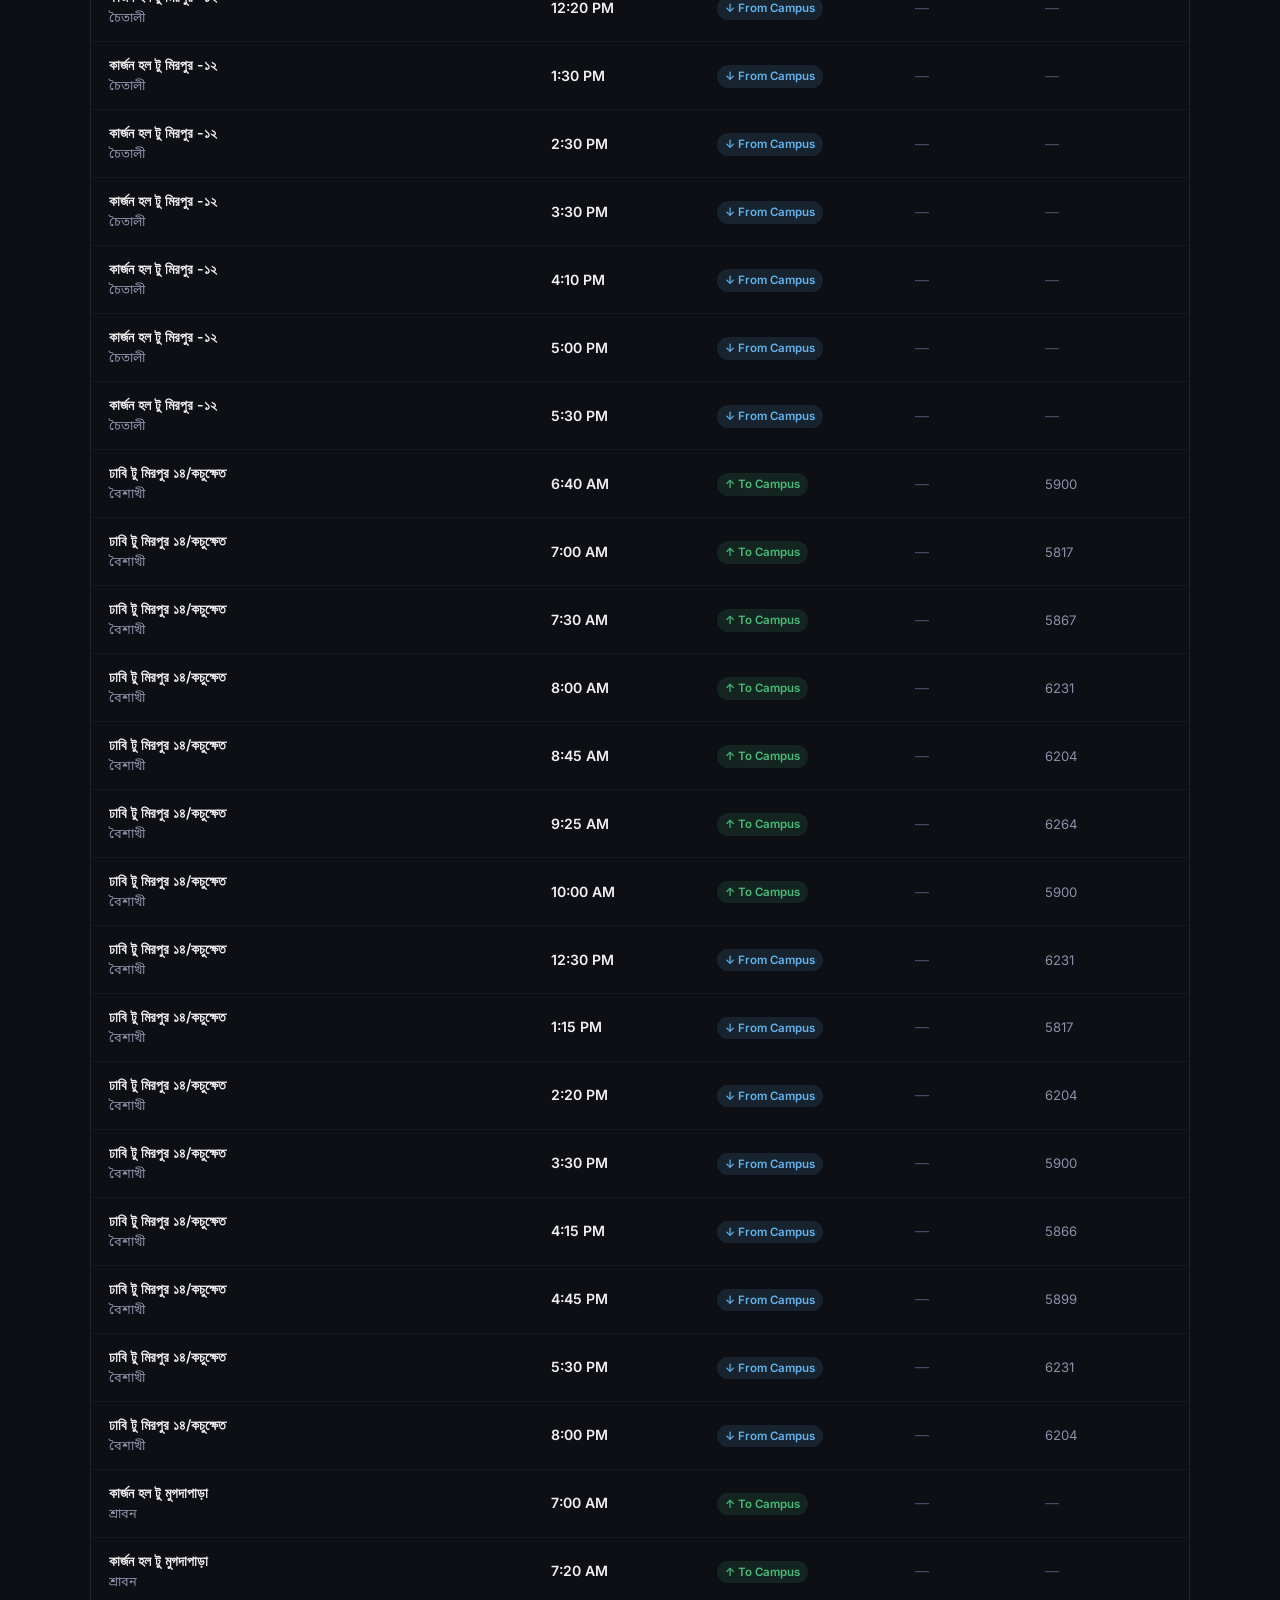
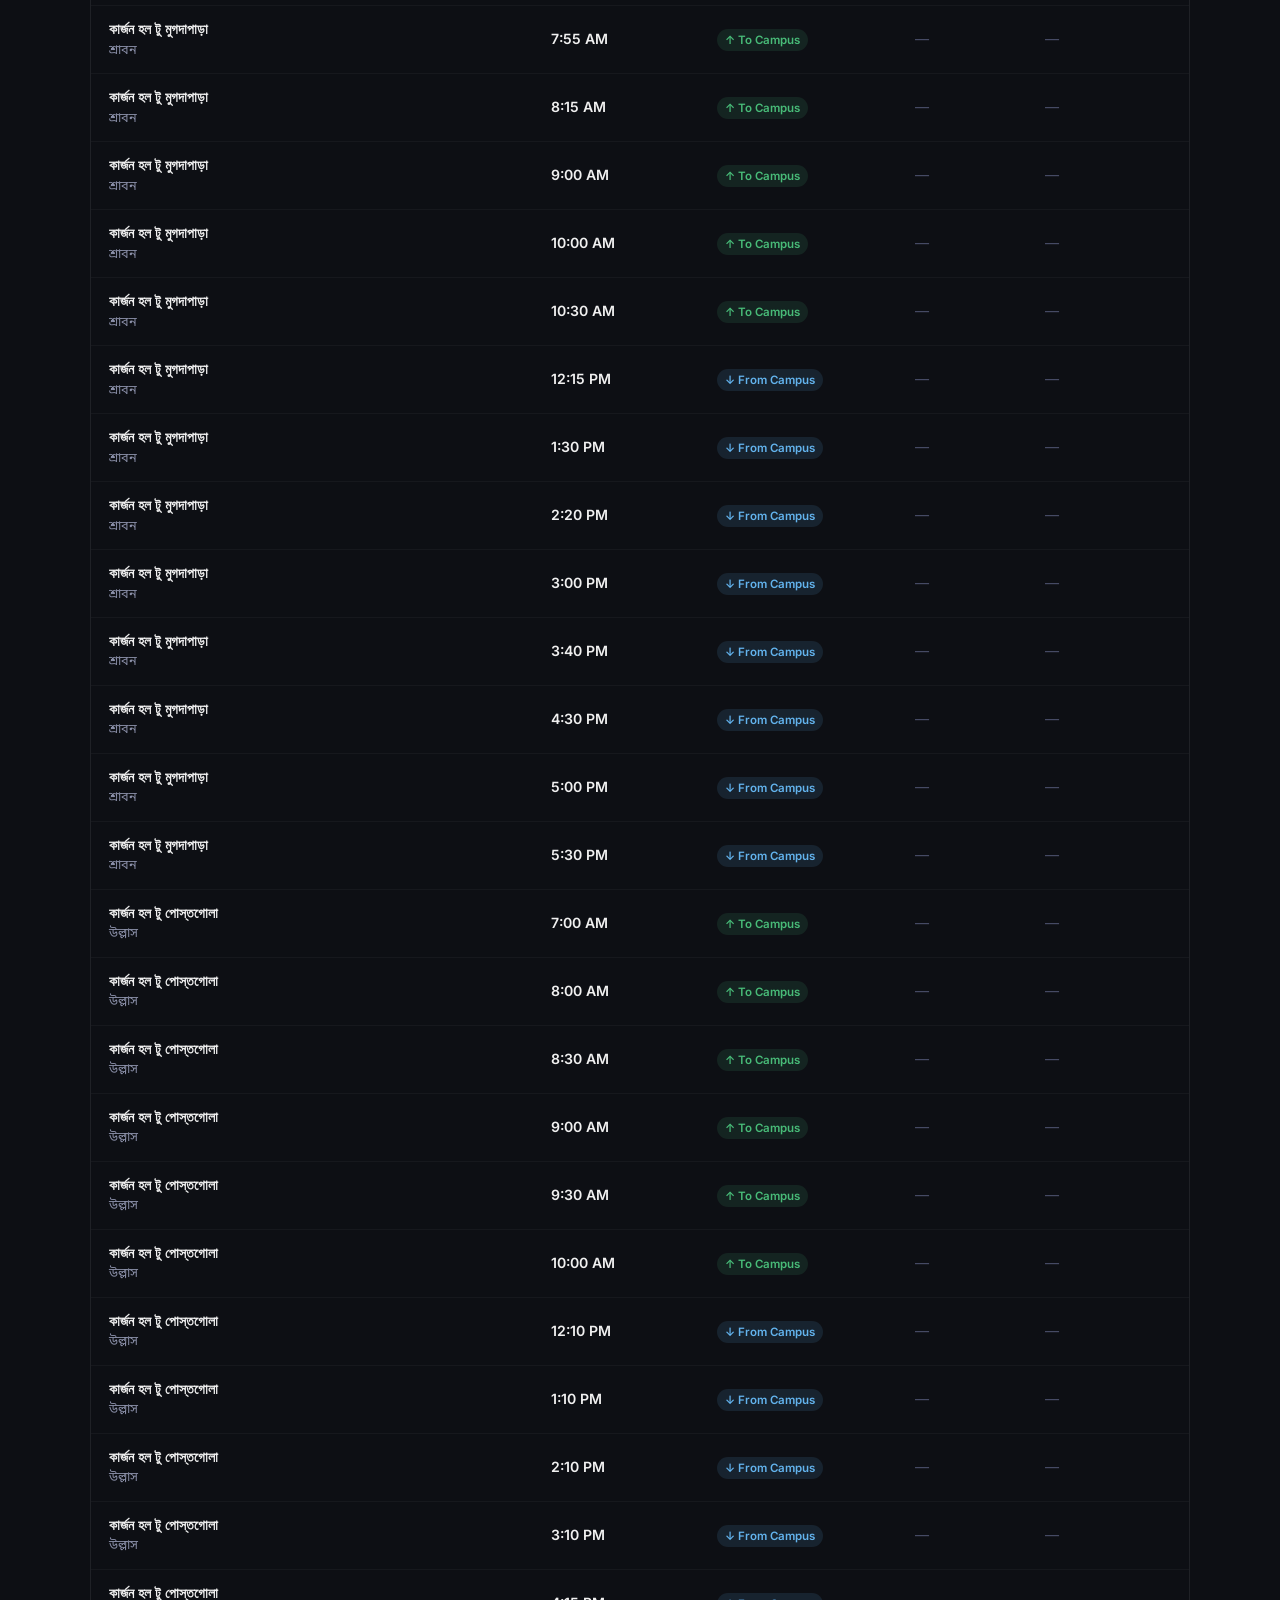
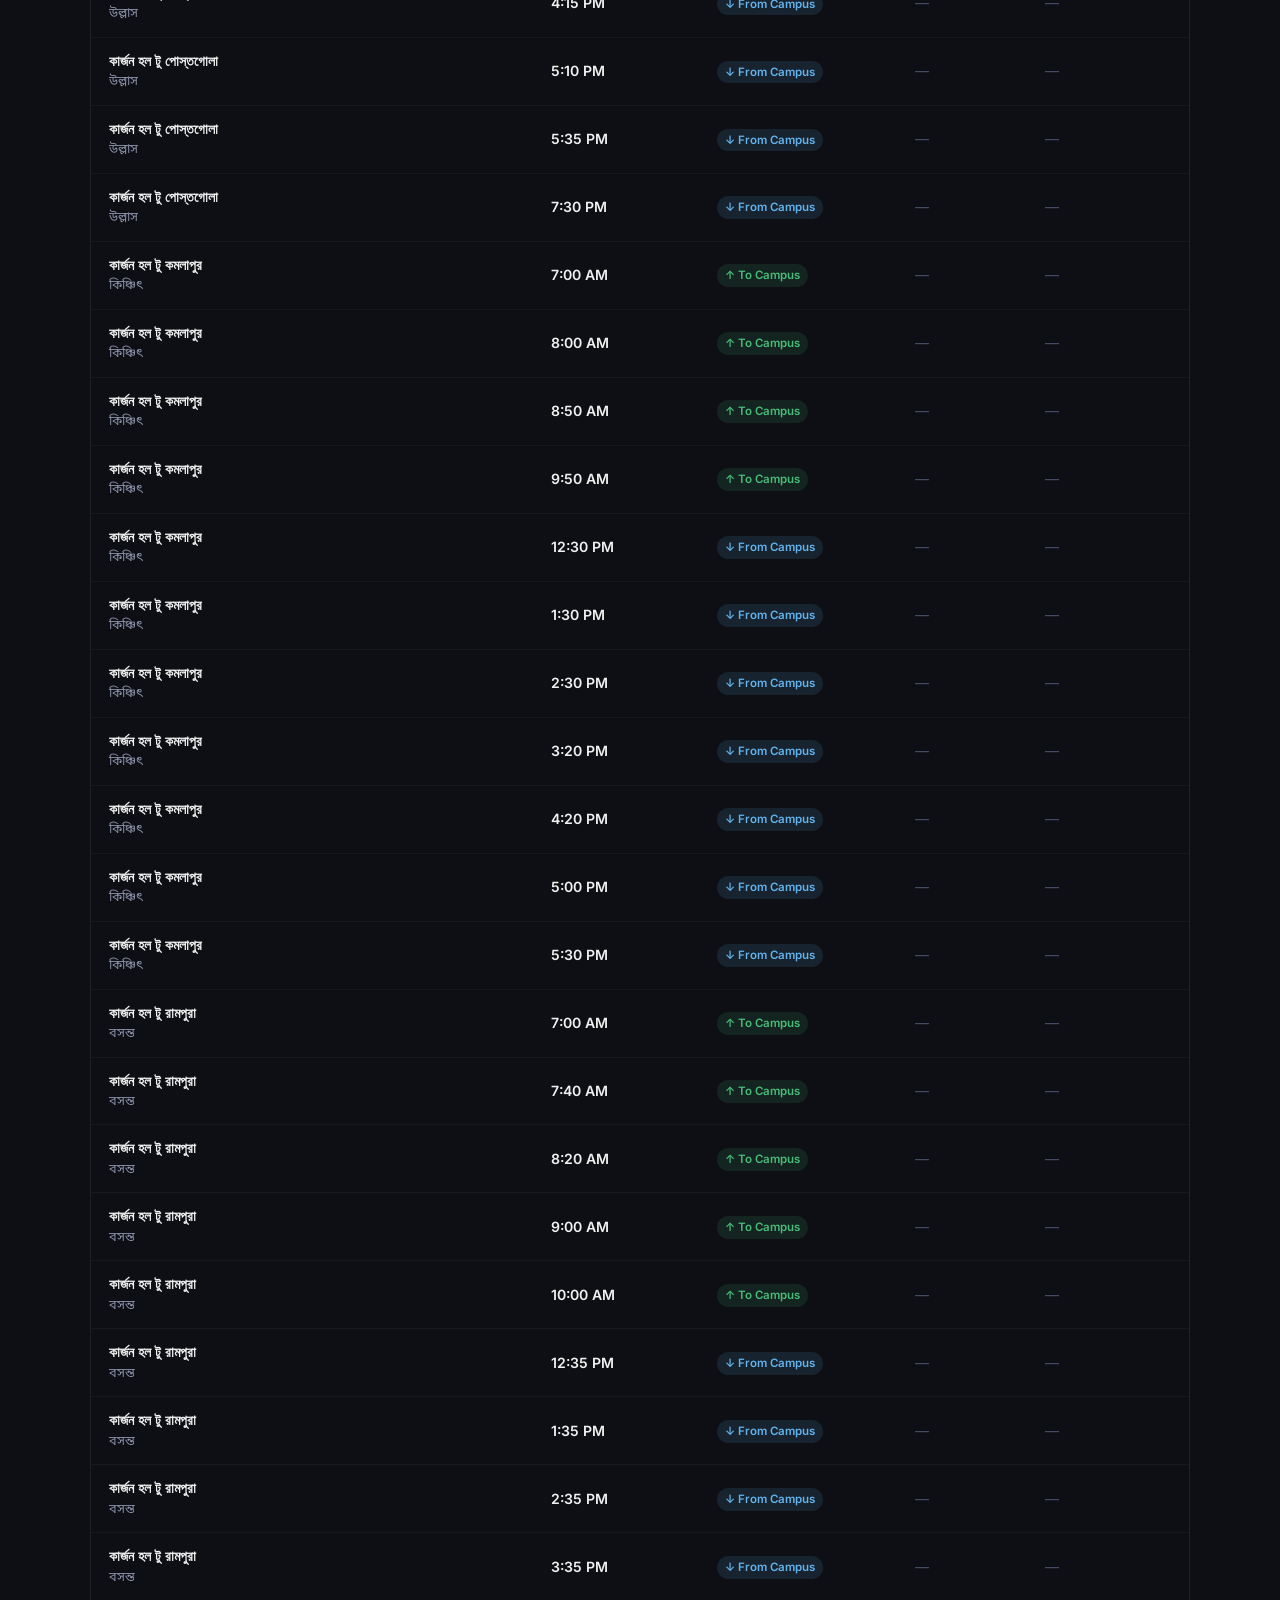
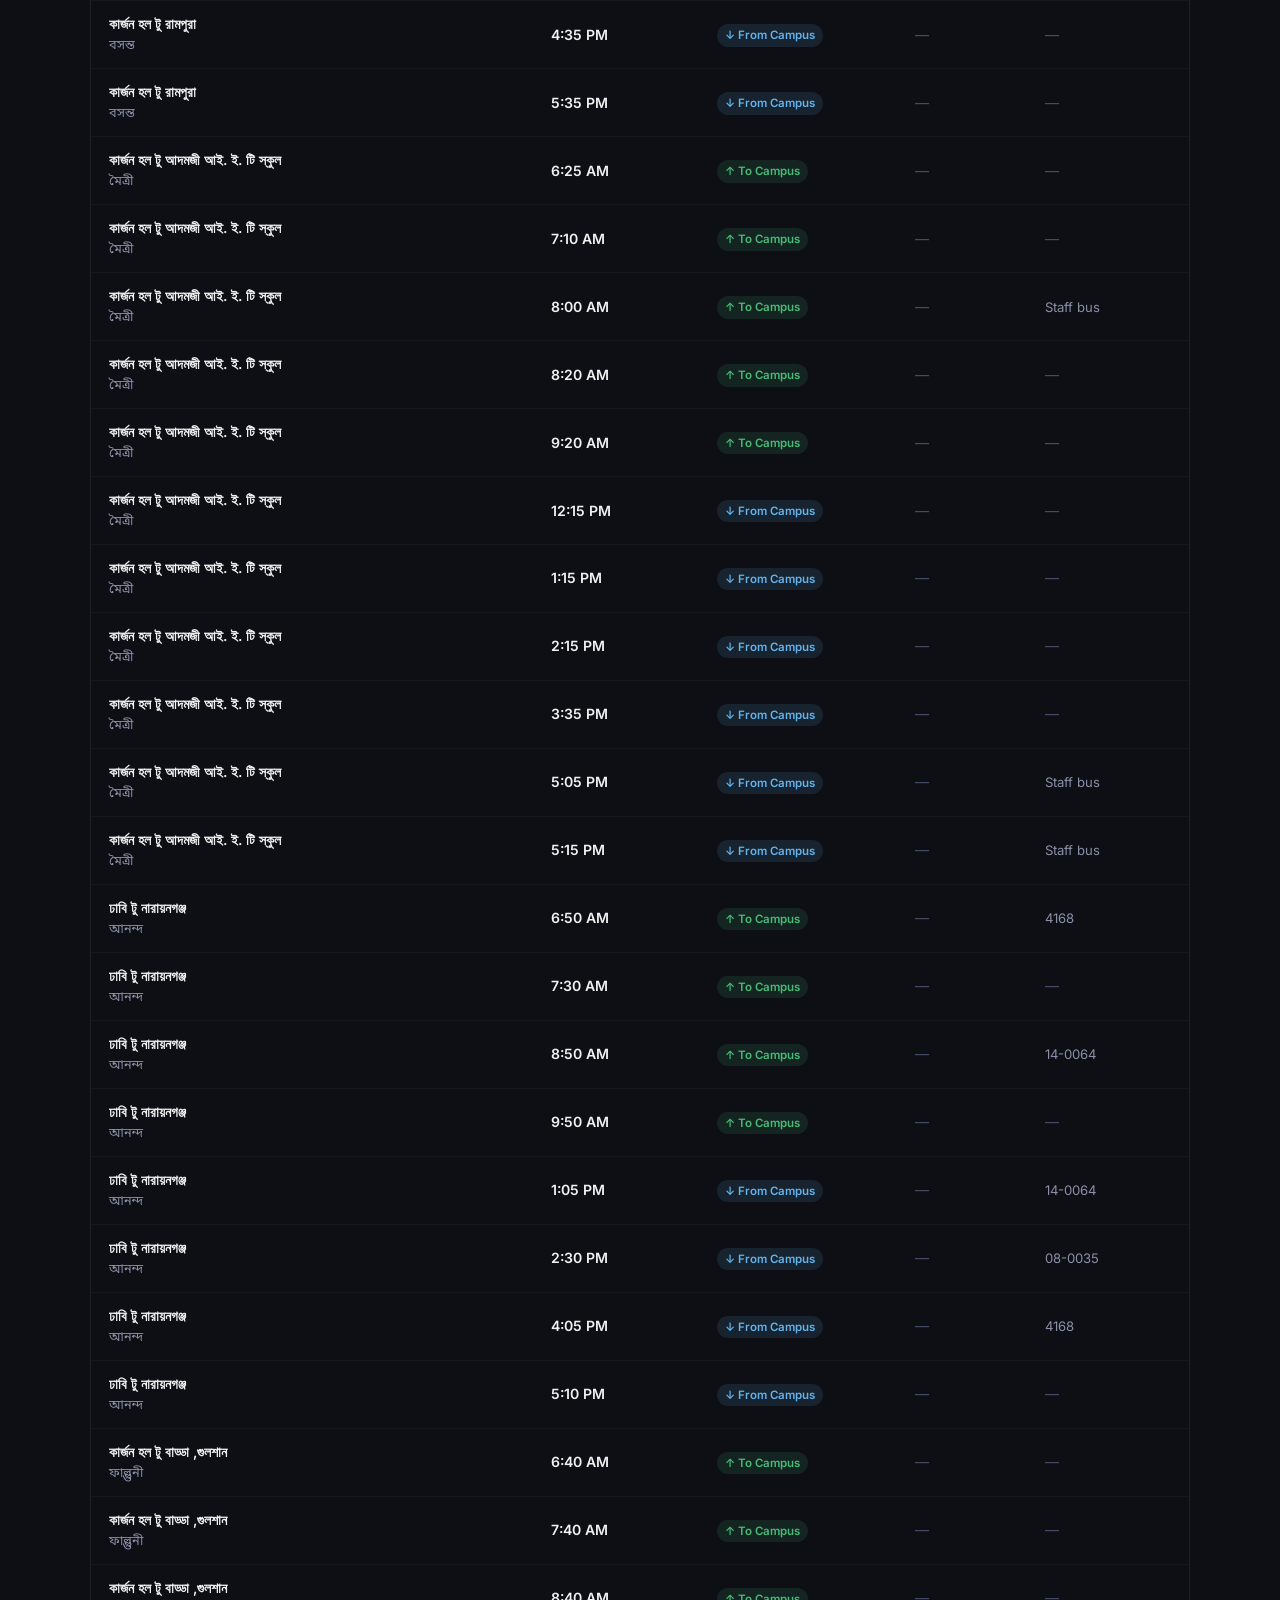
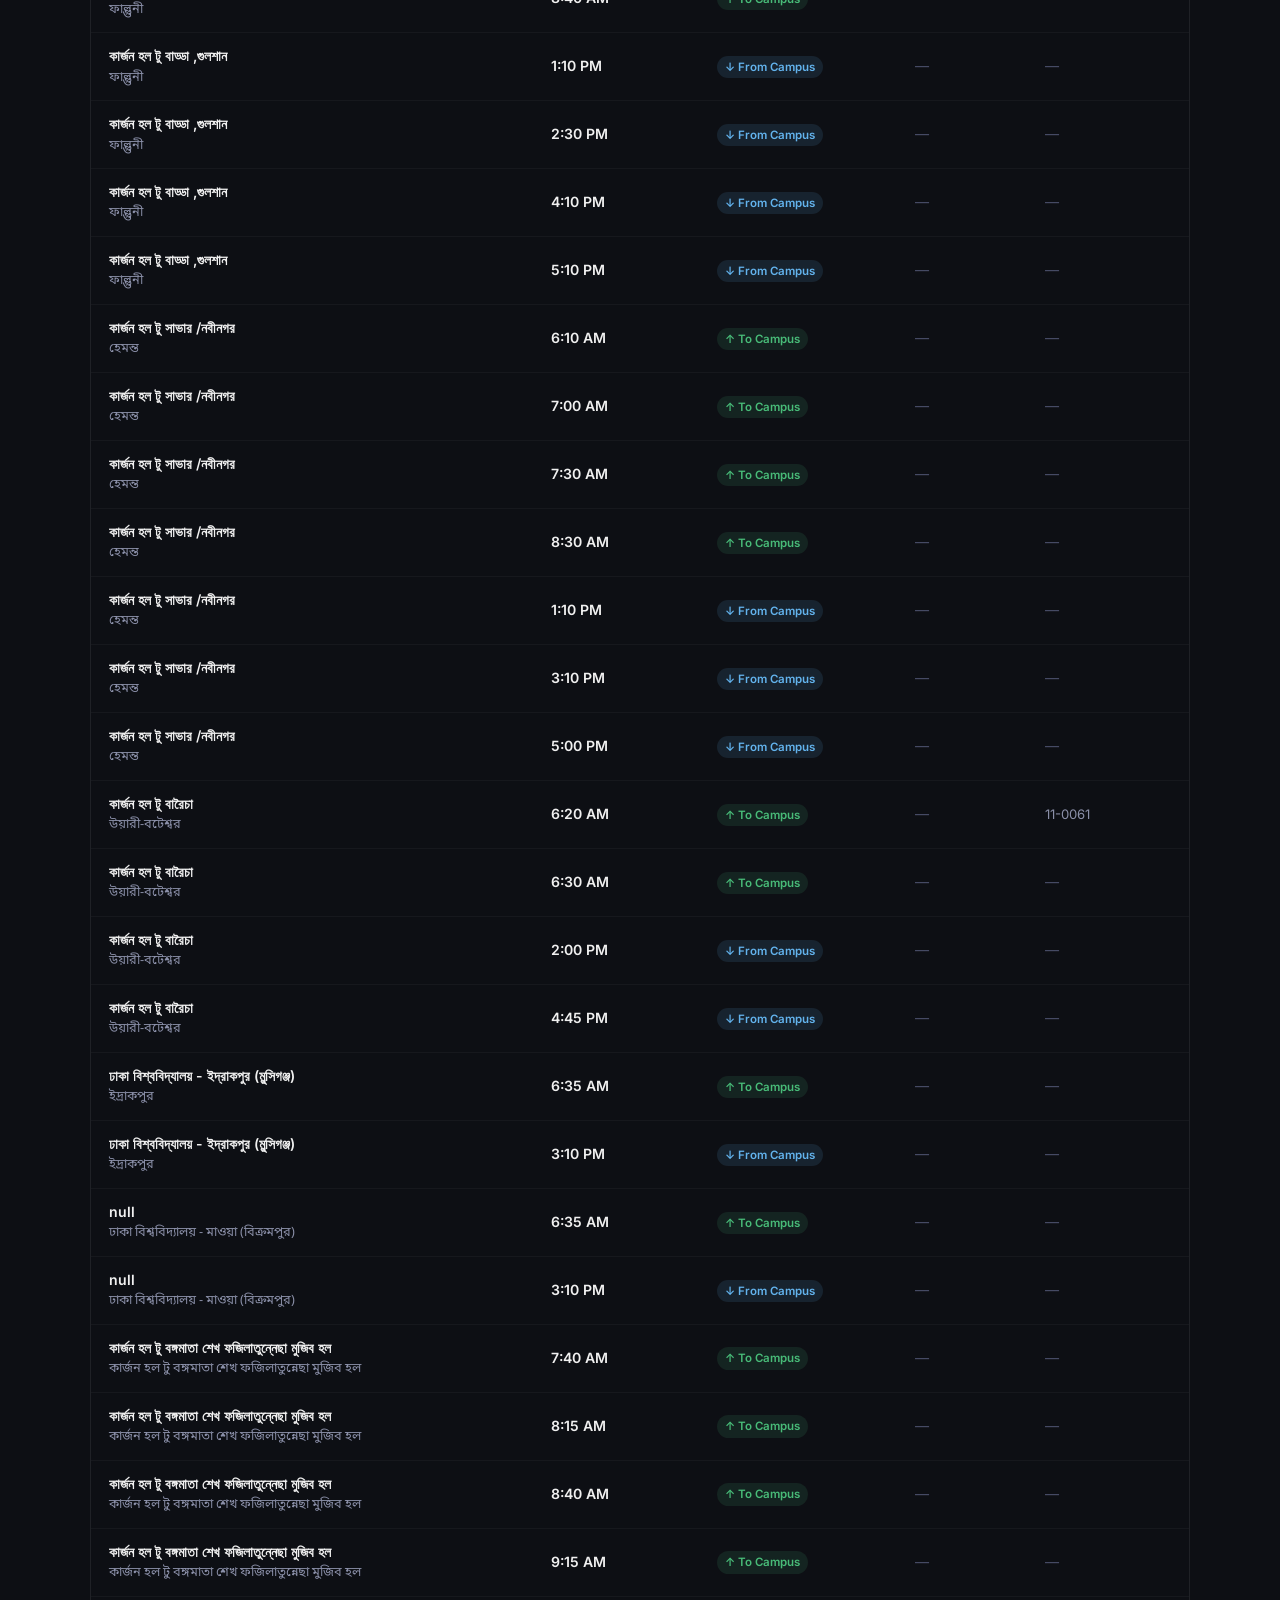
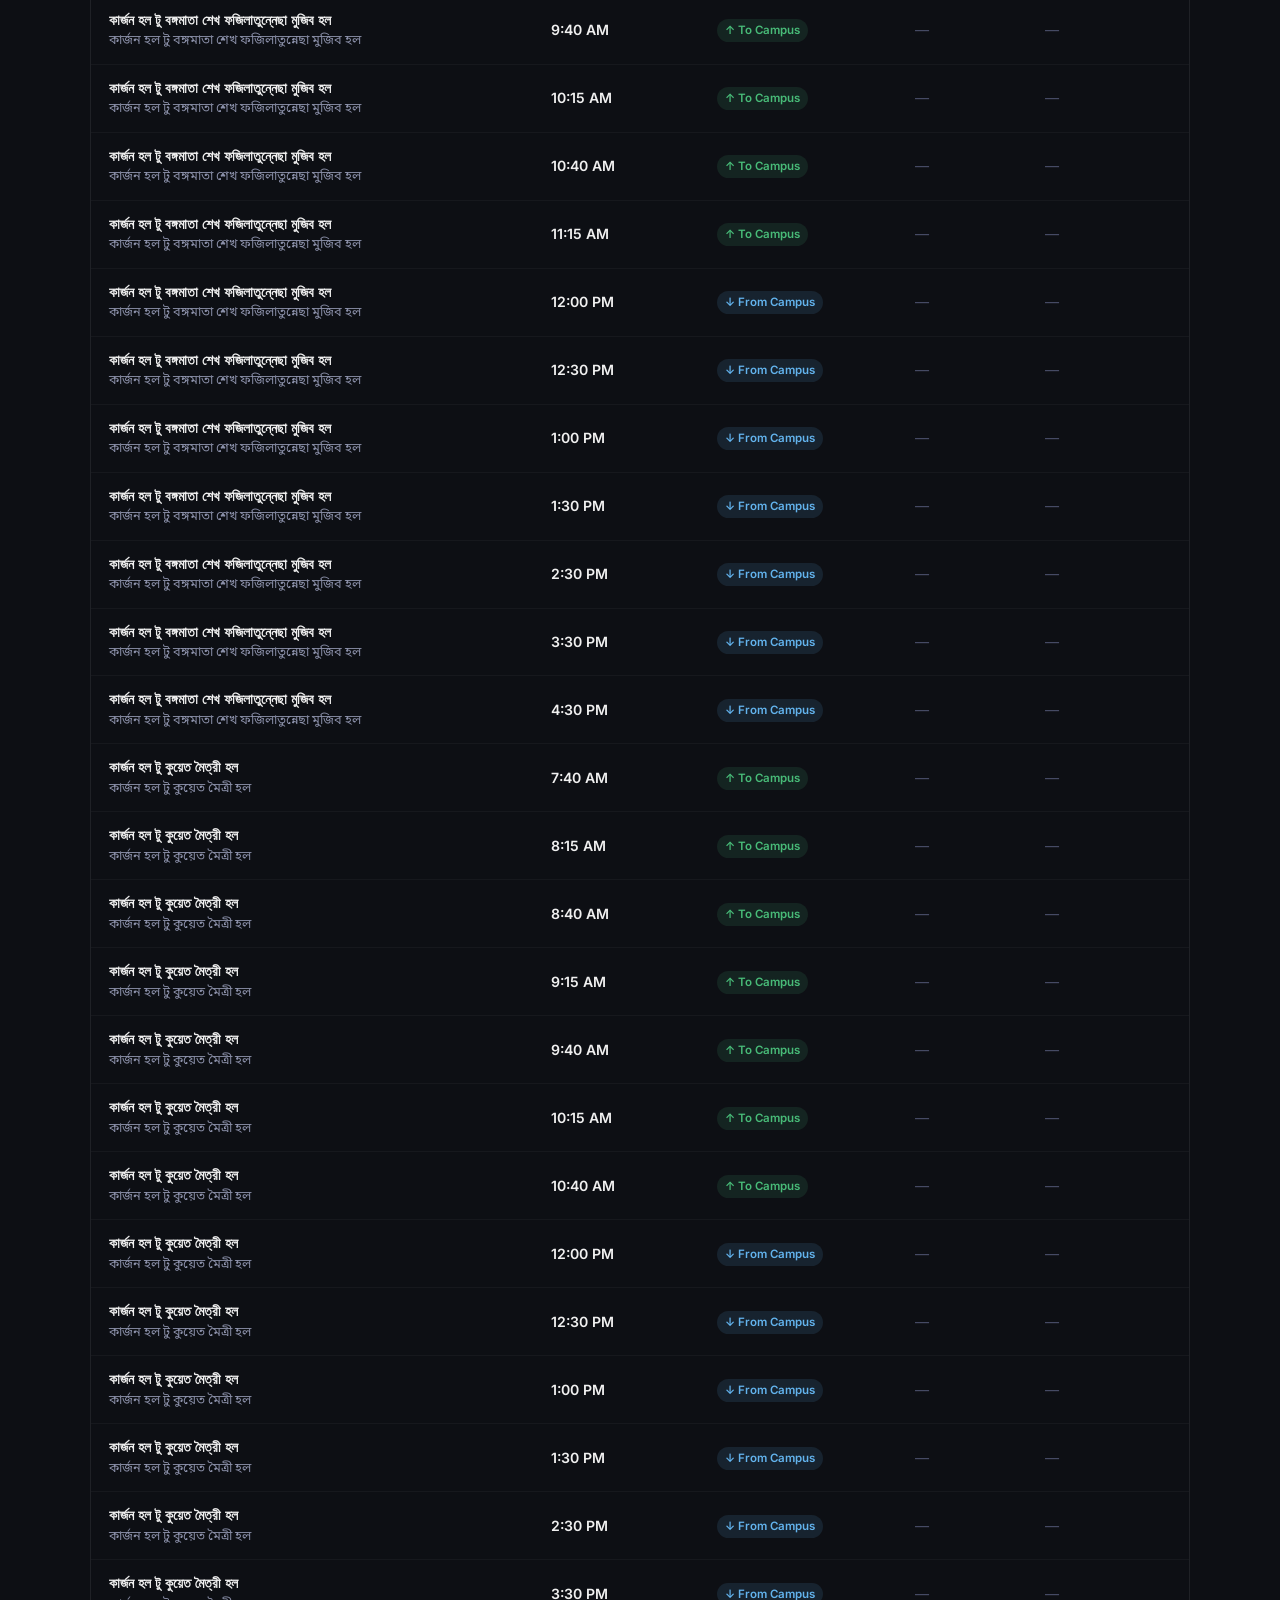
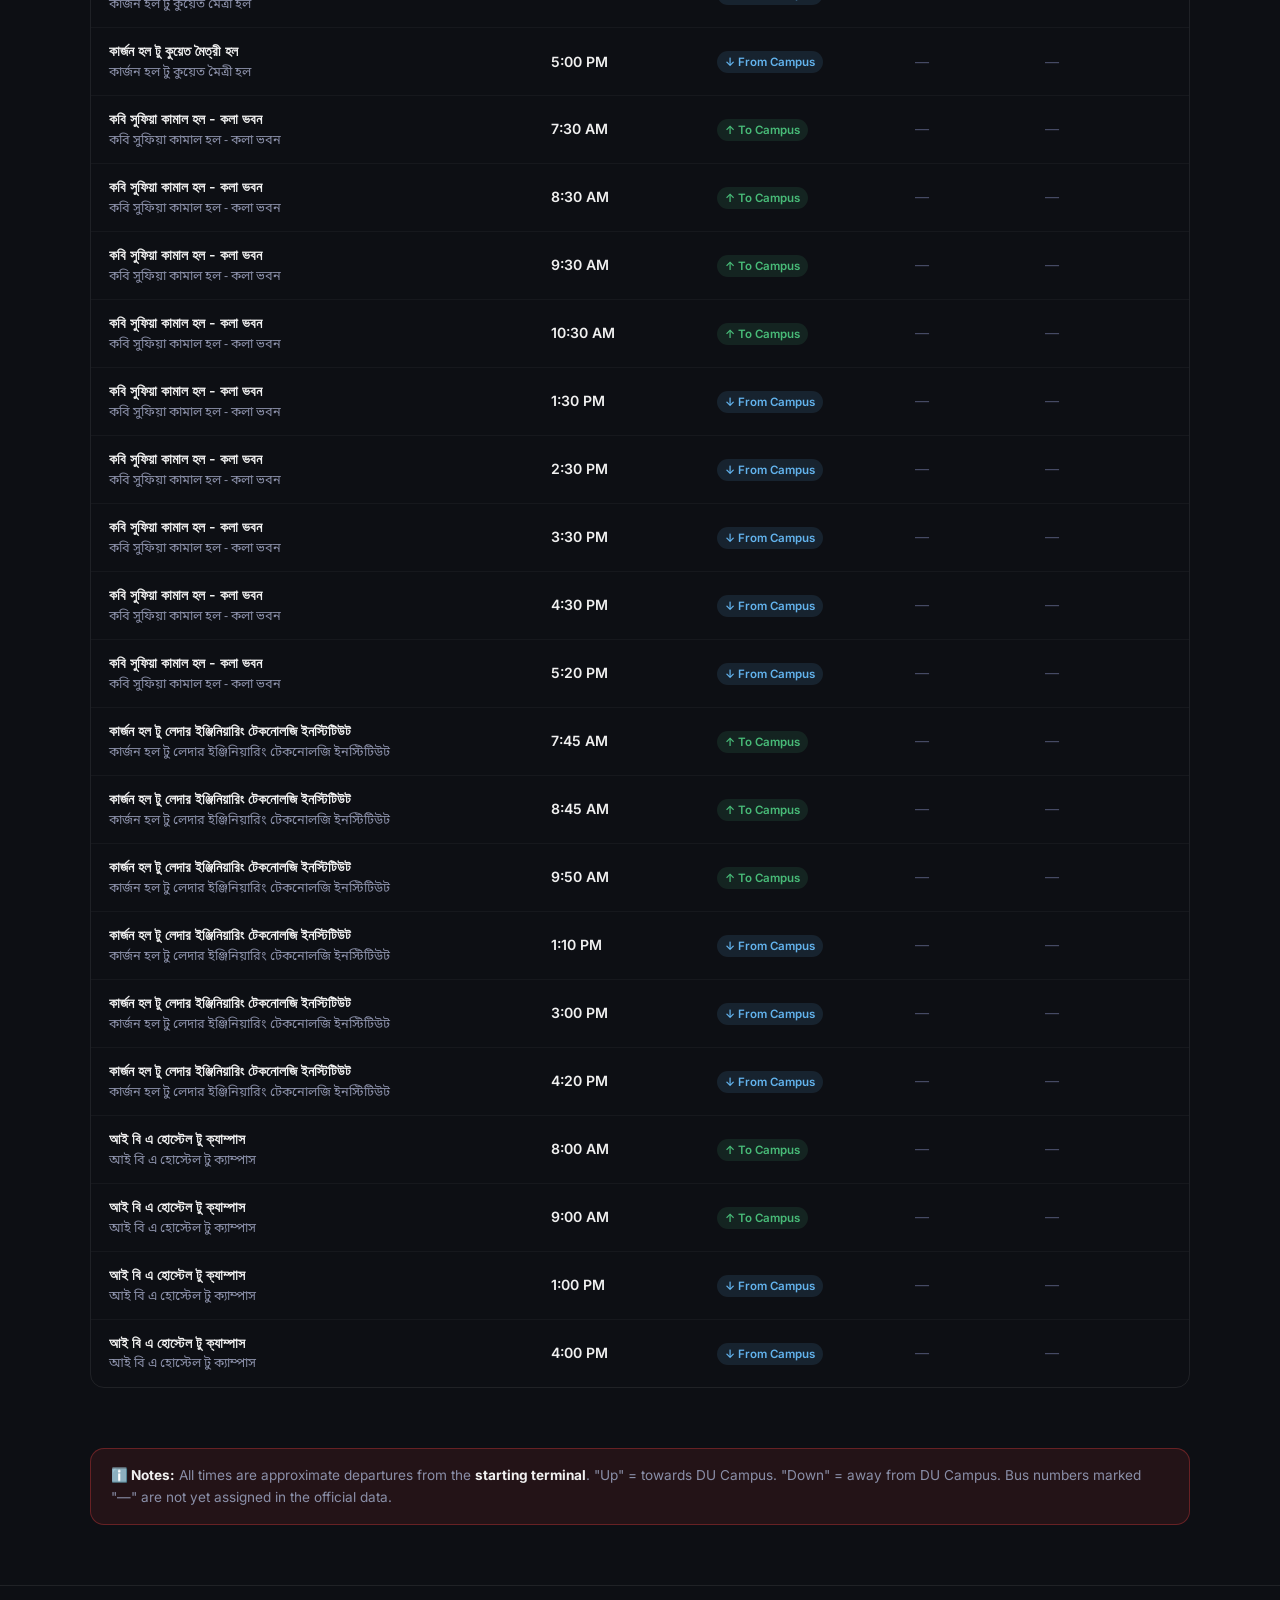
==== commit 55fedccf: "Refine bus data mapping and update stats" ====
--- a/schedule.html
+++ b/schedule.html
@@ -32,7 +32,7 @@
     <div class="page-header">
       <div class="container">
         <h1>📋 Bus Schedule</h1>
-        <p>All daily trips for all 16 DU bus routes. Filter by route or direction.</p>
+        <p>All daily trips for all 21 DU bus routes. Filter by route or direction.</p>
       </div>
     </div>
 
--- a/css/style.css
+++ b/css/style.css
@@ -255,6 +255,7 @@
   font-size: 0.82rem; color: var(--text-muted);
   display: -webkit-box;
   -webkit-line-clamp: 2;
+  line-clamp: 2;
   -webkit-box-orient: vertical;
   overflow: hidden;
   margin-bottom: 14px;
@@ -369,17 +370,67 @@
   box-shadow: 0 0 0 3px var(--red-glow);
 }
 
-/* Leaflet Popup override */
+/* Leaflet Popup override for Light Mode */
 .leaflet-popup-content-wrapper {
-  background: #1a1c28 !important;
-  border: 1px solid var(--border) !important;
+  background: #fff !important;
+  border: 1px solid #ddd !important;
   border-radius: 10px !important;
-  color: var(--text) !important;
-  box-shadow: var(--shadow) !important;
-}
-.leaflet-popup-tip { background: #1a1c28 !important; }
-.popup-name { font-weight: 700; font-size: 0.95rem; margin-bottom: 6px; }
-.popup-routes { font-size: 0.78rem; color: var(--text-muted); }
+  color: #333 !important;
+  box-shadow: 0 4px 20px rgba(0,0,0,0.15) !important;
+}
+.leaflet-popup-tip { background: #fff !important; }
+.popup-name { font-weight: 700; font-size: 0.95rem; margin-bottom: 6px; color: #1a1a1a; }
+.popup-routes { font-size: 0.78rem; color: #666; }
+
+/* Tooltip styles */
+.stop-tooltip {
+  background: rgba(255,255,255,0.95) !important;
+  border: 1px solid #bbb !important;
+  color: #111 !important;
+  font-weight: 700 !important;
+  font-size: 11px !important;
+  box-shadow: 0 1px 5px rgba(0,0,0,0.12) !important;
+  border-radius: 3px !important;
+  padding: 1px 5px !important;
+  white-space: nowrap;
+  pointer-events: none;
+}
+
+/* Hide tooltips when zoomed out to prevent clutter */
+.leaflet-container .stop-tooltip { display: none; }
+.leaflet-zoom-13 .stop-tooltip,
+.leaflet-zoom-14 .stop-tooltip,
+.leaflet-zoom-15 .stop-tooltip,
+.leaflet-zoom-16 .stop-tooltip,
+.leaflet-zoom-17 .stop-tooltip,
+.leaflet-zoom-18 .stop-tooltip,
+.leaflet-zoom-19 .stop-tooltip {
+  display: block !important;
+}
+
+/* Force show tooltips for active route stops */
+.active-tooltip {
+  display: block !important;
+  border: 1.5px solid var(--red) !important;
+  background: #fff !important;
+  color: var(--red) !important;
+  font-weight: 800 !important;
+  z-index: 1000 !important;
+}
+
+/* Rich Search Results */
+.route-icon-circle {
+  width: 42px; height: 42px;
+  background: var(--red-subtle);
+  border: 1px solid var(--border-accent);
+  border-radius: 50%;
+  display: flex; align-items: center; justify-content: center;
+  font-size: 1.2rem; color: var(--red);
+  flex-shrink: 0;
+}
+.result-card-header div div:first-child { flex: 1; }
+.trip-chip { transition: transform 0.2s ease; cursor: default; }
+.trip-chip:hover { transform: scale(1.05); }
 .popup-route-tag {
   display: inline-block;
   background: var(--red-subtle);
